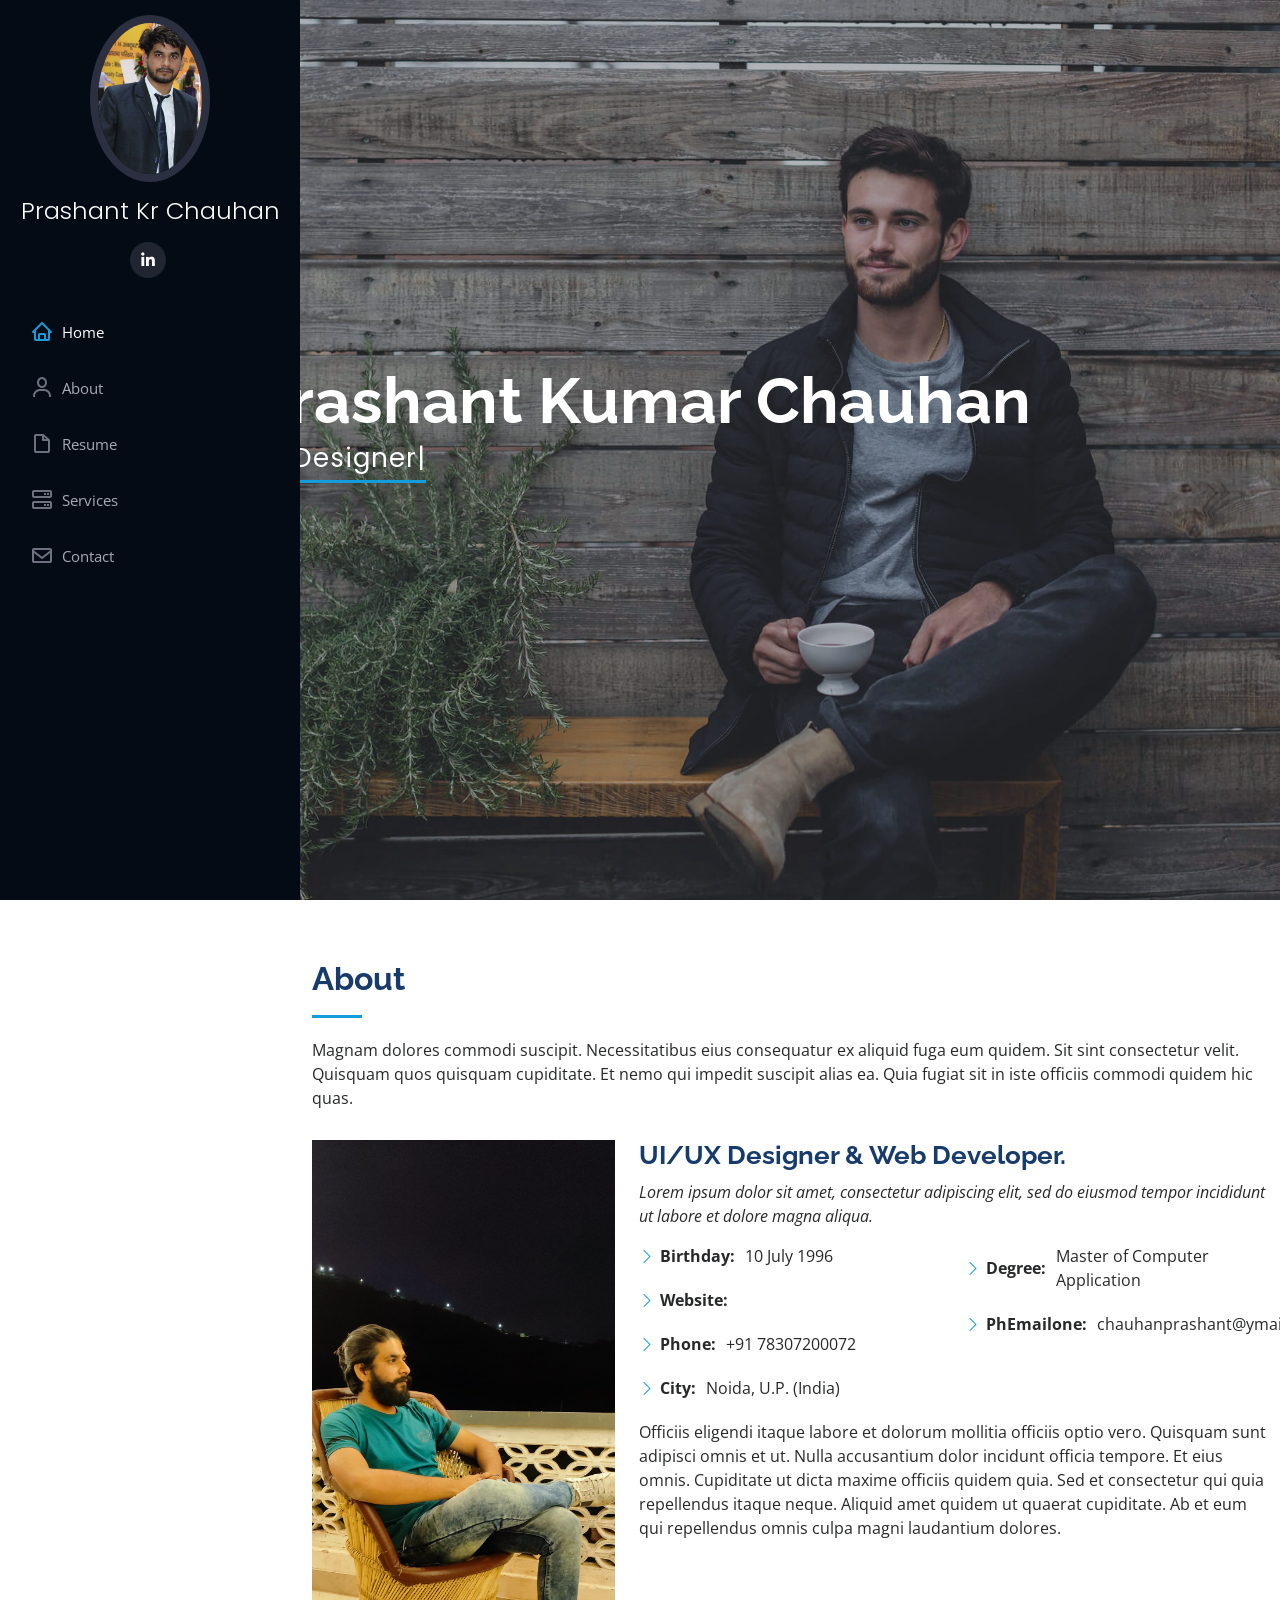
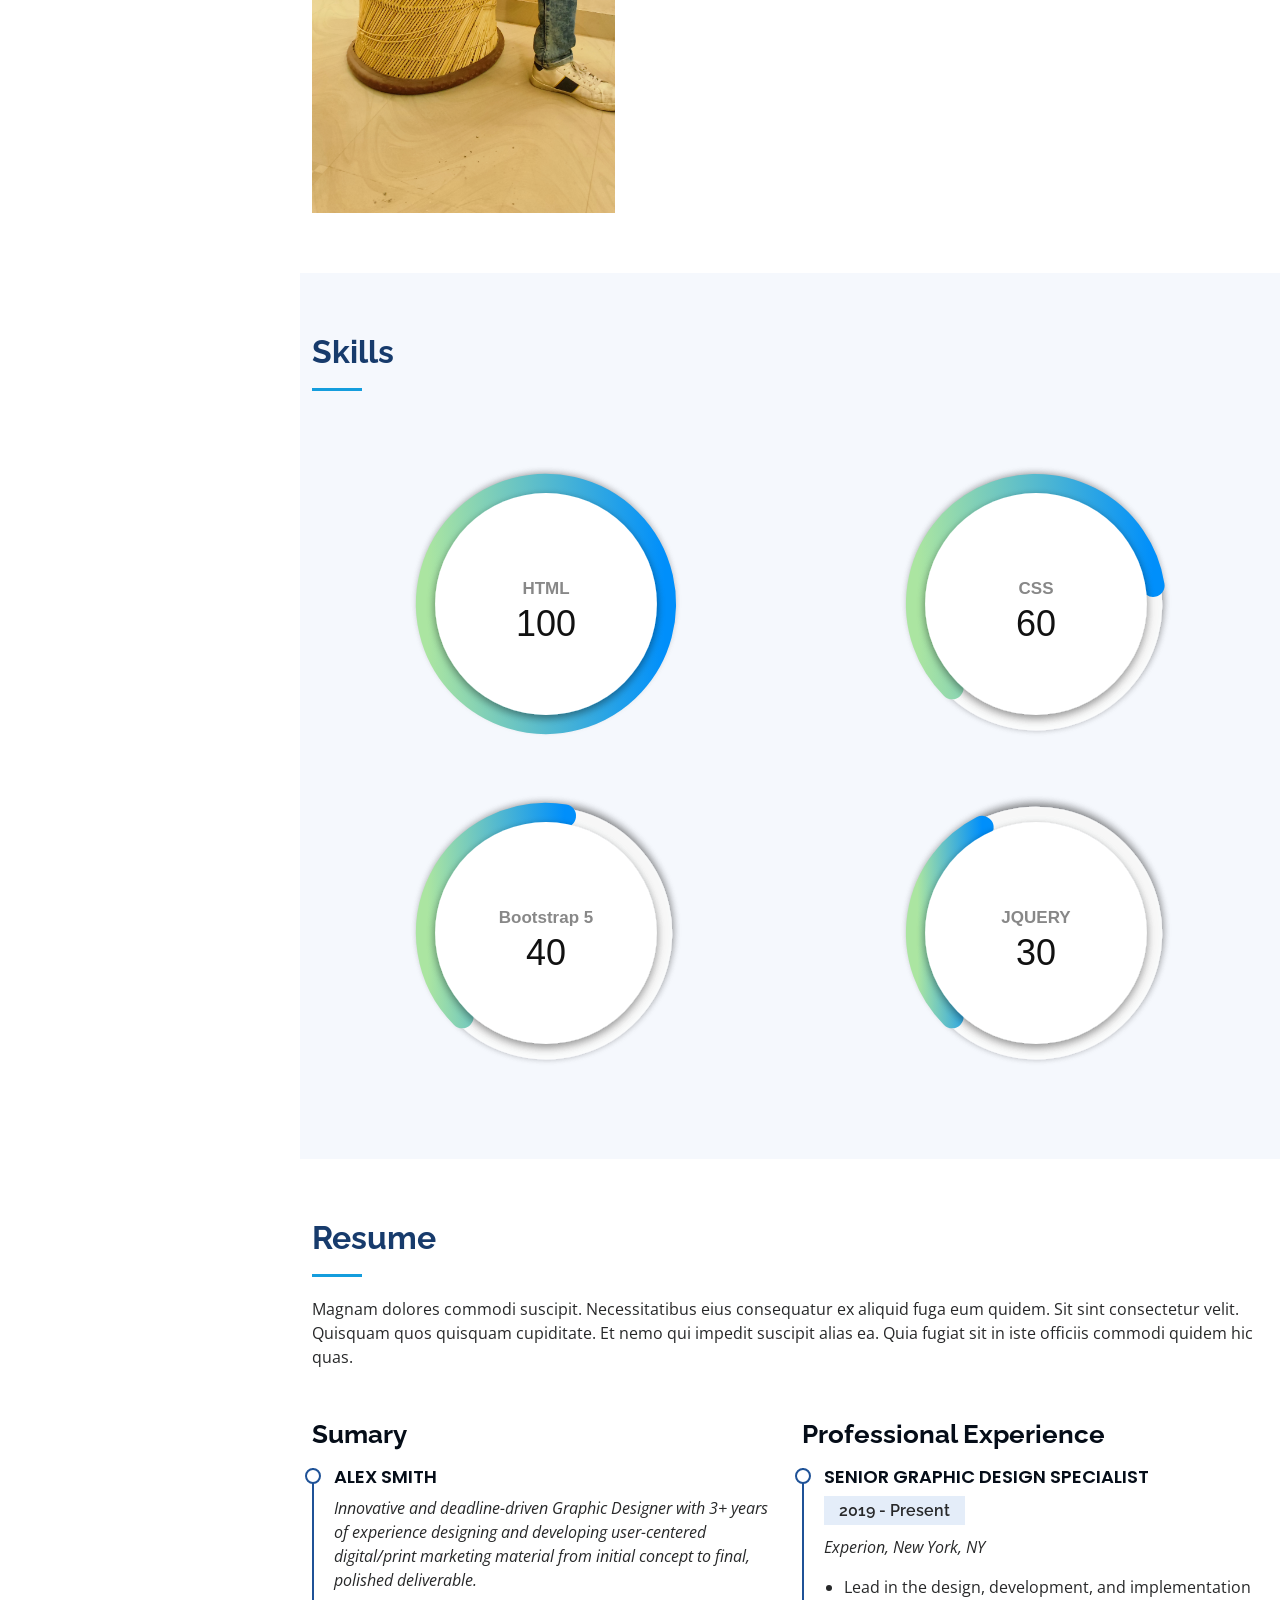
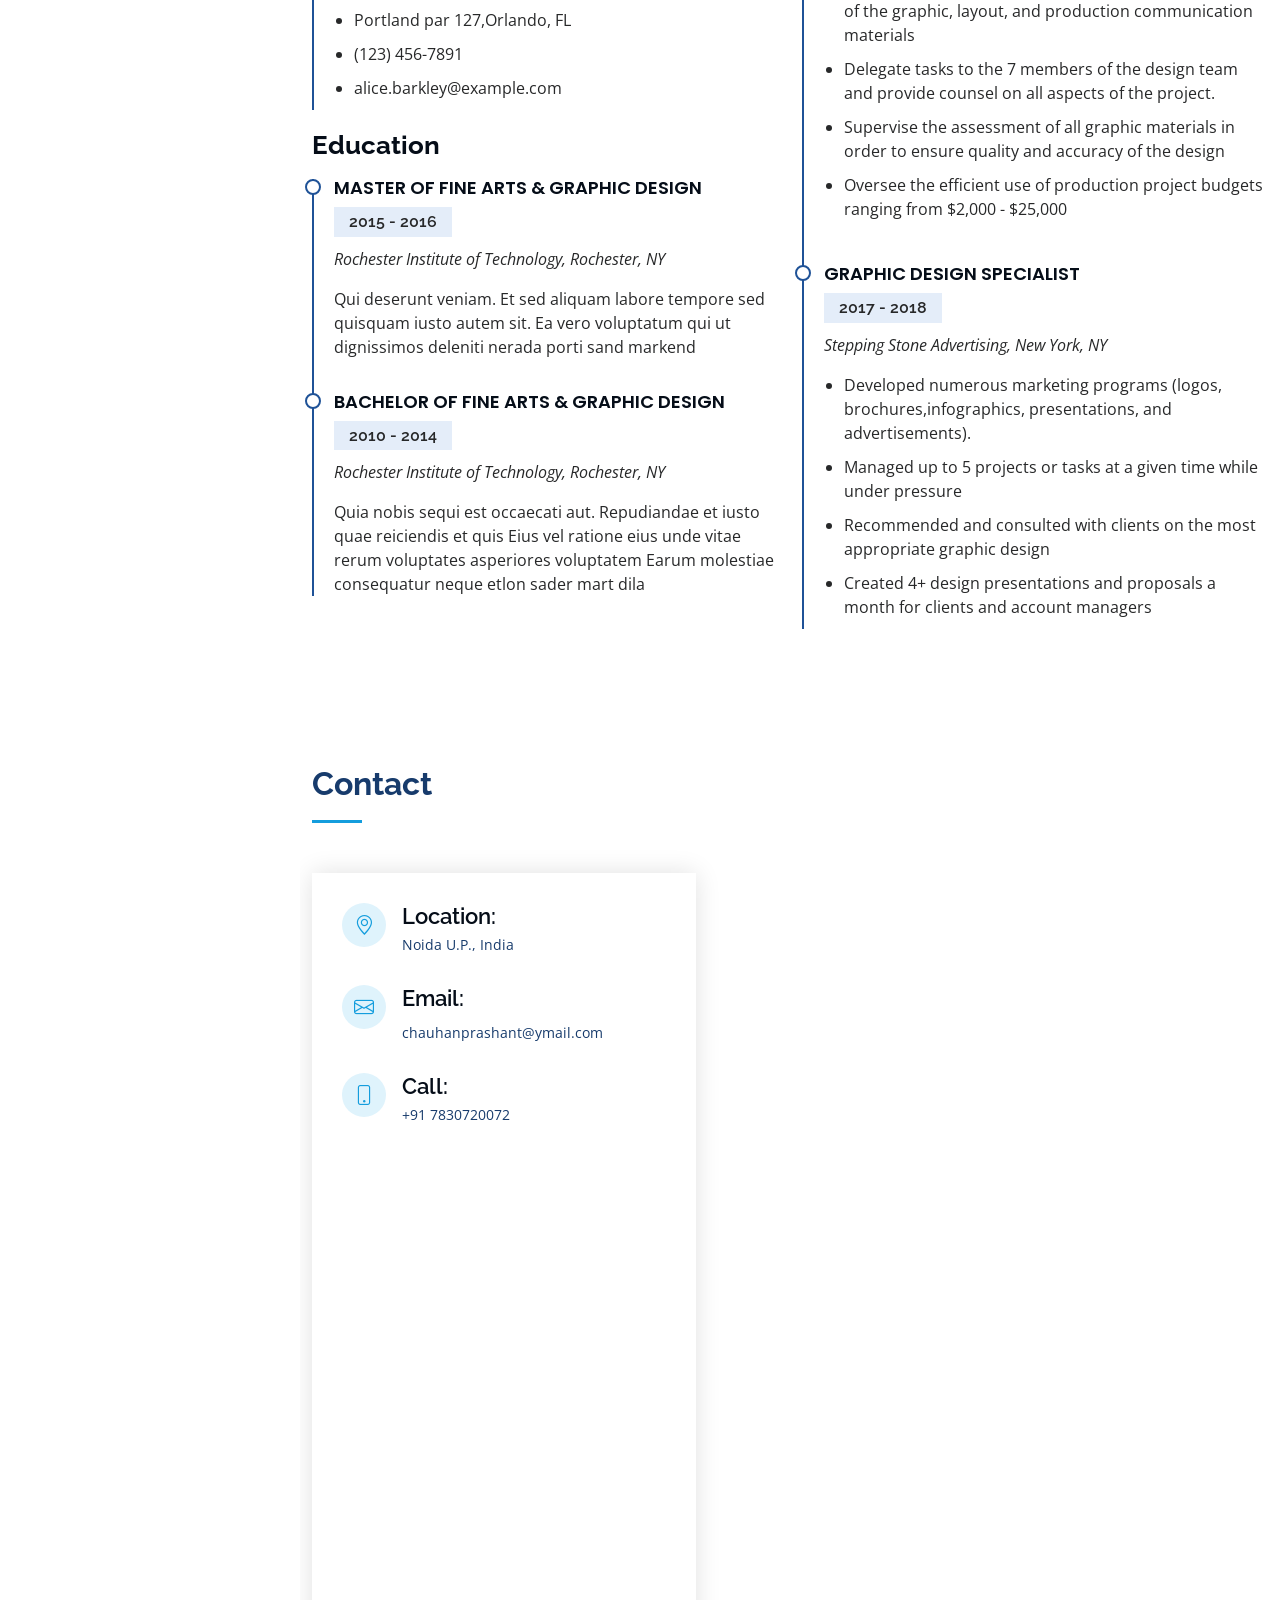
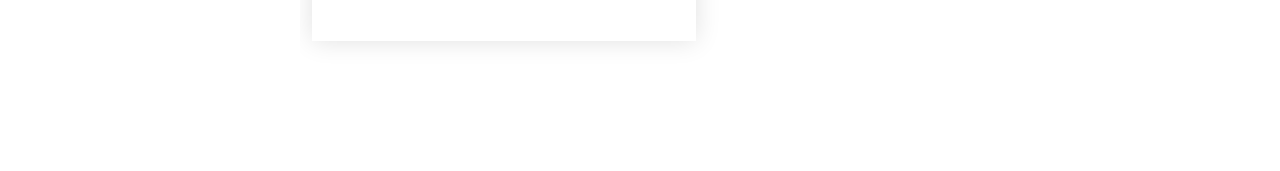
==== index.html @ 72c5591a "iframe" ====
<!DOCTYPE html>
<html lang="en">

<head>
  <meta charset="utf-8">
  <meta content="width=device-width, initial-scale=1.0" name="viewport">

  <title>Portfolio</title>
  <meta content="" name="description">
  <meta content="" name="keywords">

  <!-- Favicons -->
  <!-- <link href="assets/img/favicon.png" rel="icon">
  <link href="assets/img/apple-touch-icon.png" rel="apple-touch-icon"> -->

  <!-- Google Fonts -->
  <link href="https://fonts.googleapis.com/css?family=Open+Sans:300,300i,400,400i,600,600i,700,700i|Raleway:300,300i,400,400i,500,500i,600,600i,700,700i|Poppins:300,300i,400,400i,500,500i,600,600i,700,700i" rel="stylesheet">

  <!-- Vendor CSS Files -->
  <link href="assets/vendor/aos/aos.css" rel="stylesheet">
  <link href="assets/vendor/bootstrap/css/bootstrap.min.css" rel="stylesheet">
  <link href="assets/vendor/bootstrap-icons/bootstrap-icons.css" rel="stylesheet">
  <link href="assets/vendor/boxicons/css/boxicons.min.css" rel="stylesheet">
  <link href="assets/vendor/glightbox/css/glightbox.min.css" rel="stylesheet">
  <link href="assets/vendor/swiper/swiper-bundle.min.css" rel="stylesheet">

  <!-- Template Main CSS File -->
  <link href="assets/css/style.css" rel="stylesheet">
</head>

<body>

  <!-- ======= Mobile nav toggle button ======= -->
  <i class="bi bi-list mobile-nav-toggle d-xl-none"></i>

  <!-- ======= Header ======= -->
  <header id="header">
    <div class="d-flex flex-column">

      <div class="profile">
        <img src="assets/img/profile.jpg" alt="" class="img-fluid rounded-circle">
        <h1 class="text-light"><a href="index.html">Prashant Kr Chauhan</a></h1>
        <div class="social-links mt-3 text-center">
          <a href="#" class="linkedin"><i class="bx bxl-linkedin"></i></a>
        </div>
      </div>

      <nav id="navbar" class="nav-menu navbar">
        <ul>
          <li><a href="#hero" class="nav-link scrollto active"><i class="bx bx-home"></i> <span>Home</span></a></li>
          <li><a href="#about" class="nav-link scrollto"><i class="bx bx-user"></i> <span>About</span></a></li>
          <li><a href="#resume" class="nav-link scrollto"><i class="bx bx-file-blank"></i> <span>Resume</span></a></li>
          <li><a href="#services" class="nav-link scrollto"><i class="bx bx-server"></i> <span>Services</span></a></li>
          <li><a href="#contact" class="nav-link scrollto"><i class="bx bx-envelope"></i> <span>Contact</span></a></li>
        </ul>
      </nav><!-- .nav-menu -->
    </div>
  </header><!-- End Header -->

  <!-- ======= Hero Section ======= -->
  <section id="hero" class="d-flex flex-column justify-content-center align-items-center">
    <div class="hero-container" data-aos="fade-in">
      <h1>Prashant Kumar Chauhan</h1>
      <p>I'm <span class="typed" data-typed-items="Designer, Developer, Photographer"></span></p>
    </div>
  </section><!-- End Hero -->

  <main id="main">

    <!-- ======= About Section ======= -->
    <section id="about" class="about">
      <div class="container">

        <div class="section-title">
          <h2>About</h2>
          <p>Magnam dolores commodi suscipit. Necessitatibus eius consequatur ex aliquid fuga eum quidem. Sit sint consectetur velit. Quisquam quos quisquam cupiditate. Et nemo qui impedit suscipit alias ea. Quia fugiat sit in iste officiis commodi quidem hic quas.</p>
        </div>

        <div class="row">
          <div class="col-lg-4" data-aos="fade-right">
            <img src="assets/img/profile-img.jpg" class="img-fluid" alt="">
          </div>
          <div class="col-lg-8 pt-4 pt-lg-0 content" data-aos="fade-left">
            <h3>UI/UX Designer &amp; Web Developer.</h3>
            <p class="fst-italic">
              Lorem ipsum dolor sit amet, consectetur adipiscing elit, sed do eiusmod tempor incididunt ut labore et dolore
              magna aliqua.
            </p>
            <div class="row">
              <div class="col-lg-6">
                <ul>
                  <li><i class="bi bi-chevron-right"></i> <strong>Birthday:</strong> <span>10 July 1996</span></li>
                  <li><i class="bi bi-chevron-right"></i> <strong>Website:</strong> <span></span></li>
                  <li><i class="bi bi-chevron-right"></i> <strong>Phone:</strong> <span>+91 78307200072</span></li>
                  <li><i class="bi bi-chevron-right"></i> <strong>City:</strong> <span>Noida, U.P. (India)</span></li>
                </ul>
              </div>
              <div class="col-lg-6">
                <ul>
                  <li><i class="bi bi-chevron-right"></i> <strong>Degree:</strong> <span>Master of Computer Application</span></li>
                  <li><i class="bi bi-chevron-right"></i> <strong>PhEmailone:</strong> <span>chauhanprashant@ymail.com</span></li>
                </ul>
              </div>
            </div>
            <p>
              Officiis eligendi itaque labore et dolorum mollitia officiis optio vero. Quisquam sunt adipisci omnis et ut. Nulla accusantium dolor incidunt officia tempore. Et eius omnis.
              Cupiditate ut dicta maxime officiis quidem quia. Sed et consectetur qui quia repellendus itaque neque. Aliquid amet quidem ut quaerat cupiditate. Ab et eum qui repellendus omnis culpa magni laudantium dolores.
            </p>
          </div>
        </div>

      </div>
    </section>
    <!-- End About Section -->
    
    <!-- ======= Skills Section ======= -->
    <section id="skills" class="skills section-bg">
      <div class="container">

        <div class="section-title">
          <h2>Skills</h2>
        </div>
        <div class="row skills-content">

          <div class="col-lg-6" data-aos="fade-up">
            <div id="html"></div>
          </div>
          <div class="col-lg-6" data-aos="fade-up" data-aos-delay="100">
            <div id="css"></div>
          </div>
          <div class="col-lg-6" data-aos="fade-up" data-aos-delay="100">
            <div id="bootstrap_5"></div>
          </div>
          <div class="col-lg-6" data-aos="fade-up" data-aos-delay="100">
            <div id="jquery"></div>
          </div>
        </div>
      </div>
    </section>
    <!-- End Skills Section -->

    <!-- ======= Resume Section ======= -->
    <section id="resume" class="resume">
      <div class="container">

        <div class="section-title">
          <h2>Resume</h2>
          <p>Magnam dolores commodi suscipit. Necessitatibus eius consequatur ex aliquid fuga eum quidem. Sit sint consectetur velit. Quisquam quos quisquam cupiditate. Et nemo qui impedit suscipit alias ea. Quia fugiat sit in iste officiis commodi quidem hic quas.</p>
        </div>

        <div class="row">
          <div class="col-lg-6" data-aos="fade-up">
            <h3 class="resume-title">Sumary</h3>
            <div class="resume-item pb-0">
              <h4>Alex Smith</h4>
              <p><em>Innovative and deadline-driven Graphic Designer with 3+ years of experience designing and developing user-centered digital/print marketing material from initial concept to final, polished deliverable.</em></p>
              <ul>
                <li>Portland par 127,Orlando, FL</li>
                <li>(123) 456-7891</li>
                <li>alice.barkley@example.com</li>
              </ul>
            </div>

            <h3 class="resume-title">Education</h3>
            <div class="resume-item">
              <h4>Master of Fine Arts &amp; Graphic Design</h4>
              <h5>2015 - 2016</h5>
              <p><em>Rochester Institute of Technology, Rochester, NY</em></p>
              <p>Qui deserunt veniam. Et sed aliquam labore tempore sed quisquam iusto autem sit. Ea vero voluptatum qui ut dignissimos deleniti nerada porti sand markend</p>
            </div>
            <div class="resume-item">
              <h4>Bachelor of Fine Arts &amp; Graphic Design</h4>
              <h5>2010 - 2014</h5>
              <p><em>Rochester Institute of Technology, Rochester, NY</em></p>
              <p>Quia nobis sequi est occaecati aut. Repudiandae et iusto quae reiciendis et quis Eius vel ratione eius unde vitae rerum voluptates asperiores voluptatem Earum molestiae consequatur neque etlon sader mart dila</p>
            </div>
          </div>
          <div class="col-lg-6" data-aos="fade-up" data-aos-delay="100">
            <h3 class="resume-title">Professional Experience</h3>
            <div class="resume-item">
              <h4>Senior graphic design specialist</h4>
              <h5>2019 - Present</h5>
              <p><em>Experion, New York, NY </em></p>
              <ul>
                <li>Lead in the design, development, and implementation of the graphic, layout, and production communication materials</li>
                <li>Delegate tasks to the 7 members of the design team and provide counsel on all aspects of the project. </li>
                <li>Supervise the assessment of all graphic materials in order to ensure quality and accuracy of the design</li>
                <li>Oversee the efficient use of production project budgets ranging from $2,000 - $25,000</li>
              </ul>
            </div>
            <div class="resume-item">
              <h4>Graphic design specialist</h4>
              <h5>2017 - 2018</h5>
              <p><em>Stepping Stone Advertising, New York, NY</em></p>
              <ul>
                <li>Developed numerous marketing programs (logos, brochures,infographics, presentations, and advertisements).</li>
                <li>Managed up to 5 projects or tasks at a given time while under pressure</li>
                <li>Recommended and consulted with clients on the most appropriate graphic design</li>
                <li>Created 4+ design presentations and proposals a month for clients and account managers</li>
              </ul>
            </div>
          </div>
        </div>

      </div>
    </section>
    <!-- End Resume Section -->    
    <!-- ======= Contact Section ======= -->
    <section id="contact" class="contact">
      <div class="container">

        <div class="section-title">
          <h2>Contact</h2>
          <p></p>
        </div>

        <div class="row" data-aos="fade-in">

          <div class="col-lg-5 d-flex align-items-stretch">
            <div class="info">
              <div class="address">
                <i class="bi bi-geo-alt"></i>
                <h4>Location:</h4>
                <p>Noida U.P., India</p>
              </div>

              <div class="email">
                <i class="bi bi-envelope"></i>
                <h4>Email:</h4>
                <p>chauhanprashant@ymail.com</p>
              </div>

              <div class="phone">
                <i class="bi bi-phone"></i>
                <h4>Call:</h4>
                <p>+91 7830720072</p>
              </div>
              <iframe src="https://www.google.com/maps/embed?pb=!1m18!1m12!1m3!1d224368.39371459867!2d77.26107700294574!3d28.51698340435086!2m3!1f0!2f0!3f0!3m2!1i1024!2i768!4f13.1!3m3!1m2!1s0x390ce5a43173357b%3A0x37ffce30c87cc03f!2sNoida%2C%20Uttar%20Pradesh!5e0!3m2!1sen!2sin!4v1671999700301!5m2!1sen!2sin" width="600" height="450" style="border:0;" allowfullscreen="" loading="lazy" referrerpolicy="no-referrer-when-downgrade"></iframe>            </div>
          </div>
        </div>
      </div>
    </section><!-- End Contact Section -->

  </main>
  <!-- End #main -->

  <a href="#" class="back-to-top d-flex align-items-center justify-content-center"><i class="bi bi-arrow-up-short"></i></a>

  <!-- Vendor JS Files -->
  <script src="assets/vendor/purecounter/purecounter_vanilla.js"></script>
  <script src="assets/vendor/aos/aos.js"></script>
  <script src="assets/vendor/bootstrap/js/bootstrap.bundle.min.js"></script>
  <script src="assets/vendor/glightbox/js/glightbox.min.js"></script>
  <script src="assets/vendor/isotope-layout/isotope.pkgd.min.js"></script>
  <script src="assets/vendor/swiper/swiper-bundle.min.js"></script>
  <script src="assets/vendor/typed.js/typed.min.js"></script>
  <script src="assets/vendor/waypoints/noframework.waypoints.js"></script>
  <script src="assets/vendor/php-email-form/validate.js"></script>
  <script src="assets/vendor/apexchart.js"></script>

  <!-- Template Main JS File -->
  <script src="assets/js/main.js"></script>
  <script src="assets/js/chart.js"></script>

</body>

</html>
---- assets/css/style.css ----
/*--------------------------------------------------------------
# General
--------------------------------------------------------------*/
body {
  font-family: "Open Sans", sans-serif;
  color: #272829;
}

a {
  color: #149ddd;
  text-decoration: none;
}

a:hover {
  color: #37b3ed;
  text-decoration: none;
}

h1,
h2,
h3,
h4,
h5,
h6 {
  font-family: "Raleway", sans-serif;
}

/*--------------------------------------------------------------
# Back to top button
--------------------------------------------------------------*/
.back-to-top {
  position: fixed;
  visibility: hidden;
  opacity: 0;
  right: 15px;
  bottom: 15px;
  z-index: 996;
  background: #149ddd;
  width: 40px;
  height: 40px;
  border-radius: 50px;
  transition: all 0.4s;
}

.back-to-top i {
  font-size: 28px;
  color: #fff;
  line-height: 0;
}

.back-to-top:hover {
  background: #2eafec;
  color: #fff;
}

.back-to-top.active {
  visibility: visible;
  opacity: 1;
}

/*--------------------------------------------------------------
# Header
--------------------------------------------------------------*/
#header {
  position: fixed;
  top: 0;
  left: 0;
  bottom: 0;
  width: 300px;
  transition: all ease-in-out 0.5s;
  z-index: 9997;
  transition: all 0.5s;
  padding: 0 15px;
  background: #040b14;
  overflow-y: auto;
}

#header .profile img {
  margin: 15px auto;
  display: block;
  width: 120px;
  border: 8px solid #2c2f3f;
}

#header .profile h1 {
  font-size: 24px;
  margin: 0;
  padding: 0;
  font-weight: 300;
  -moz-text-align-last: center;
  text-align-last: center;
  font-family: "Poppins", sans-serif;
}

#header .profile h1 a,
#header .profile h1 a:hover {
  color: #fff;
  text-decoration: none;
}

#header .profile .social-links a {
  font-size: 18px;
  display: inline-block;
  background: #212431;
  color: #fff;
  line-height: 1;
  padding: 8px 0;
  margin-right: 4px;
  border-radius: 50%;
  text-align: center;
  width: 36px;
  height: 36px;
  transition: 0.3s;
}

#header .profile .social-links a:hover {
  background: #149ddd;
  color: #fff;
  text-decoration: none;
}

#main {
  margin-left: 300px;
}

@media (max-width: 1199px) {
  #header {
    left: -300px;
  }

  #main {
    margin-left: 0;
  }
}

/*--------------------------------------------------------------
# Navigation Menu
--------------------------------------------------------------*/
/* Desktop Navigation */
.nav-menu {
  padding: 30px 0 0 0;
}

.nav-menu * {
  margin: 0;
  padding: 0;
  list-style: none;
}

.nav-menu>ul>li {
  position: relative;
  white-space: nowrap;
}

.nav-menu a,
.nav-menu a:focus {
  display: flex;
  align-items: center;
  color: #a8a9b4;
  padding: 12px 15px;
  margin-bottom: 8px;
  transition: 0.3s;
  font-size: 15px;
}

.nav-menu a i,
.nav-menu a:focus i {
  font-size: 24px;
  padding-right: 8px;
  color: #6f7180;
}

.nav-menu a:hover,
.nav-menu .active,
.nav-menu .active:focus,
.nav-menu li:hover>a {
  text-decoration: none;
  color: #fff;
}

.nav-menu a:hover i,
.nav-menu .active i,
.nav-menu .active:focus i,
.nav-menu li:hover>a i {
  color: #149ddd;
}

/* Mobile Navigation */
.mobile-nav-toggle {
  position: fixed;
  right: 15px;
  top: 15px;
  z-index: 9998;
  border: 0;
  font-size: 24px;
  transition: all 0.4s;
  outline: none !important;
  background-color: #149ddd;
  color: #fff;
  width: 40px;
  height: 40px;
  display: inline-flex;
  align-items: center;
  justify-content: center;
  line-height: 0;
  border-radius: 50px;
  cursor: pointer;
}

.mobile-nav-active {
  overflow: hidden;
}

.mobile-nav-active #header {
  left: 0;
}

/*--------------------------------------------------------------
# Hero Section
--------------------------------------------------------------*/
#hero {
  width: 100%;
  height: 100vh;
  background: url("../img/hero-bg.jpg") top center;
  background-size: cover;
}

#hero:before {
  content: "";
  background: rgba(5, 13, 24, 0.3);
  position: absolute;
  bottom: 0;
  top: 0;
  left: 0;
  right: 0;
  z-index: 1;
}

#hero .hero-container {
  position: relative;
  z-index: 2;
  min-width: 300px;
}

#hero h1 {
  margin: 0 0 10px 0;
  font-size: 64px;
  font-weight: 700;
  line-height: 56px;
  color: #fff;
}

#hero p {
  color: #fff;
  margin-bottom: 50px;
  font-size: 26px;
  font-family: "Poppins", sans-serif;
}

#hero p span {
  color: #fff;
  padding-bottom: 4px;
  letter-spacing: 1px;
  border-bottom: 3px solid #149ddd;
}

@media (min-width: 1024px) {
  #hero {
    background-attachment: fixed;
  }
}

@media (max-width: 768px) {
  #hero h1 {
    font-size: 28px;
    line-height: 36px;
  }

  #hero h2 {
    font-size: 18px;
    line-height: 24px;
    margin-bottom: 30px;
  }
}

/*--------------------------------------------------------------
# Sections General
--------------------------------------------------------------*/
section {
  padding: 60px 0;
  overflow: hidden;
}

.section-bg {
  background: #f5f8fd;
}

.section-title {
  padding-bottom: 30px;
}

.section-title h2 {
  font-size: 32px;
  font-weight: bold;
  margin-bottom: 20px;
  padding-bottom: 20px;
  position: relative;
  color: #173b6c;
}

.section-title h2::after {
  content: "";
  position: absolute;
  display: block;
  width: 50px;
  height: 3px;
  background: #149ddd;
  bottom: 0;
  left: 0;
}

.section-title p {
  margin-bottom: 0;
}

/*--------------------------------------------------------------
# About
--------------------------------------------------------------*/
.about .content h3 {
  font-weight: 700;
  font-size: 26px;
  color: #173b6c;
}

.about .content ul {
  list-style: none;
  padding: 0;
}

.about .content ul li {
  margin-bottom: 20px;
  display: flex;
  align-items: center;
}

.about .content ul strong {
  margin-right: 10px;
}

.about .content ul i {
  font-size: 16px;
  margin-right: 5px;
  color: #149ddd;
  line-height: 0;
}

.about .content p:last-child {
  margin-bottom: 0;
}

/*--------------------------------------------------------------
# Facts
--------------------------------------------------------------*/
.facts {
  padding-bottom: 30px;
}

.facts .count-box {
  padding: 30px;
  width: 100%;
}

.facts .count-box i {
  display: block;
  font-size: 44px;
  color: #149ddd;
  float: left;
  line-height: 0;
}

.facts .count-box span {
  font-size: 48px;
  line-height: 40px;
  display: block;
  font-weight: 700;
  color: #050d18;
  margin-left: 60px;
}

.facts .count-box p {
  padding: 15px 0 0 0;
  margin: 0 0 0 60px;
  font-family: "Raleway", sans-serif;
  font-size: 14px;
  color: #122f57;
}

.facts .count-box a {
  font-weight: 600;
  display: block;
  margin-top: 20px;
  color: #122f57;
  font-size: 15px;
  font-family: "Poppins", sans-serif;
  transition: ease-in-out 0.3s;
}

.facts .count-box a:hover {
  color: #1f5297;
}

/*--------------------------------------------------------------
# Akills
--------------------------------------------------------------*/
.skills .progress {
  height: 60px;
  display: block;
  background: none;
  border-radius: 0;
}

.skills .progress .skill {
  padding: 0;
  margin: 0 0 6px 0;
  text-transform: uppercase;
  display: block;
  font-weight: 600;
  font-family: "Poppins", sans-serif;
  color: #050d18;
}

.skills .progress .skill .val {
  float: right;
  font-style: normal;
}

.skills .progress-bar-wrap {
  background: #dce8f8;
  height: 10px;
}

.skills .progress-bar {
  width: 1px;
  height: 10px;
  transition: 0.9s;
  background-color: #149ddd;
}

/*--------------------------------------------------------------
# Resume
--------------------------------------------------------------*/
.resume .resume-title {
  font-size: 26px;
  font-weight: 700;
  margin-top: 20px;
  margin-bottom: 20px;
  color: #050d18;
}

.resume .resume-item {
  padding: 0 0 20px 20px;
  margin-top: -2px;
  border-left: 2px solid #1f5297;
  position: relative;
}

.resume .resume-item h4 {
  line-height: 18px;
  font-size: 18px;
  font-weight: 600;
  text-transform: uppercase;
  font-family: "Poppins", sans-serif;
  color: #050d18;
  margin-bottom: 10px;
}

.resume .resume-item h5 {
  font-size: 16px;
  background: #e4edf9;
  padding: 5px 15px;
  display: inline-block;
  font-weight: 600;
  margin-bottom: 10px;
}

.resume .resume-item ul {
  padding-left: 20px;
}

.resume .resume-item ul li {
  padding-bottom: 10px;
}

.resume .resume-item:last-child {
  padding-bottom: 0;
}

.resume .resume-item::before {
  content: "";
  position: absolute;
  width: 16px;
  height: 16px;
  border-radius: 50px;
  left: -9px;
  top: 0;
  background: #fff;
  border: 2px solid #1f5297;
}

/*--------------------------------------------------------------
# Portfolio
--------------------------------------------------------------*/
.portfolio .portfolio-item {
  margin-bottom: 30px;
}

.portfolio #portfolio-flters {
  padding: 0;
  margin: 0 auto 35px auto;
  list-style: none;
  text-align: center;
  background: #fff;
  border-radius: 50px;
  padding: 2px 15px;
}

.portfolio #portfolio-flters li {
  cursor: pointer;
  display: inline-block;
  padding: 10px 15px 8px 15px;
  font-size: 14px;
  font-weight: 600;
  line-height: 1;
  text-transform: uppercase;
  color: #272829;
  margin-bottom: 5px;
  transition: all 0.3s ease-in-out;
}

.portfolio #portfolio-flters li:hover,
.portfolio #portfolio-flters li.filter-active {
  color: #149ddd;
}

.portfolio #portfolio-flters li:last-child {
  margin-right: 0;
}

.portfolio .portfolio-wrap {
  transition: 0.3s;
  position: relative;
  overflow: hidden;
  z-index: 1;
}

.portfolio .portfolio-wrap::before {
  content: "";
  background: rgba(255, 255, 255, 0.5);
  position: absolute;
  left: 0;
  right: 0;
  top: 0;
  bottom: 0;
  transition: all ease-in-out 0.3s;
  z-index: 2;
  opacity: 0;
}

.portfolio .portfolio-wrap .portfolio-links {
  opacity: 1;
  left: 0;
  right: 0;
  bottom: -60px;
  z-index: 3;
  position: absolute;
  transition: all ease-in-out 0.3s;
  display: flex;
  justify-content: center;
}

.portfolio .portfolio-wrap .portfolio-links a {
  color: #fff;
  font-size: 28px;
  text-align: center;
  background: rgba(20, 157, 221, 0.75);
  transition: 0.3s;
  width: 50%;
}

.portfolio .portfolio-wrap .portfolio-links a:hover {
  background: rgba(20, 157, 221, 0.95);
}

.portfolio .portfolio-wrap .portfolio-links a+a {
  border-left: 1px solid #37b3ed;
}

.portfolio .portfolio-wrap:hover::before {
  top: 0;
  left: 0;
  right: 0;
  bottom: 0;
  opacity: 1;
}

.portfolio .portfolio-wrap:hover .portfolio-links {
  opacity: 1;
  bottom: 0;
}

/*--------------------------------------------------------------
# Portfolio Details
--------------------------------------------------------------*/
.portfolio-details {
  padding-top: 40px;
}

.portfolio-details .portfolio-details-slider img {
  width: 100%;
}

.portfolio-details .portfolio-details-slider .swiper-pagination {
  margin-top: 20px;
  position: relative;
}

.portfolio-details .portfolio-details-slider .swiper-pagination .swiper-pagination-bullet {
  width: 12px;
  height: 12px;
  background-color: #fff;
  opacity: 1;
  border: 1px solid #149ddd;
}

.portfolio-details .portfolio-details-slider .swiper-pagination .swiper-pagination-bullet-active {
  background-color: #149ddd;
}

.portfolio-details .portfolio-info {
  padding: 30px;
  box-shadow: 0px 0 30px rgba(5, 13, 24, 0.08);
}

.portfolio-details .portfolio-info h3 {
  font-size: 22px;
  font-weight: 700;
  margin-bottom: 20px;
  padding-bottom: 20px;
  border-bottom: 1px solid #eee;
}

.portfolio-details .portfolio-info ul {
  list-style: none;
  padding: 0;
  font-size: 15px;
}

.portfolio-details .portfolio-info ul li+li {
  margin-top: 10px;
}

.portfolio-details .portfolio-description {
  padding-top: 30px;
}

.portfolio-details .portfolio-description h2 {
  font-size: 26px;
  font-weight: 700;
  margin-bottom: 20px;
}

.portfolio-details .portfolio-description p {
  padding: 0;
}

/*--------------------------------------------------------------
# Services
--------------------------------------------------------------*/
.services .icon-box {
  margin-bottom: 20px;
}

.services .icon {
  float: left;
  display: flex;
  align-items: center;
  justify-content: center;
  width: 54px;
  height: 54px;
  background: #149ddd;
  border-radius: 50%;
  transition: 0.5s;
  border: 1px solid #149ddd;
}

.services .icon i {
  color: #fff;
  font-size: 24px;
  line-height: 0;
}

.services .icon-box:hover .icon {
  background: #fff;
}

.services .icon-box:hover .icon i {
  color: #149ddd;
}

.services .title {
  margin-left: 80px;
  font-weight: 700;
  margin-bottom: 15px;
  font-size: 18px;
}

.services .title a {
  color: #343a40;
}

.services .title a:hover {
  color: #149ddd;
}

.services .description {
  margin-left: 80px;
  line-height: 24px;
  font-size: 14px;
}

/*--------------------------------------------------------------
# Testimonials
--------------------------------------------------------------*/
.testimonials .testimonials-carousel,
.testimonials .testimonials-slider {
  overflow: hidden;
}

.testimonials .testimonial-item {
  box-sizing: content-box;
  text-align: center;
  min-height: 320px;
}

.testimonials .testimonial-item .testimonial-img {
  width: 90px;
  border-radius: 50%;
  margin: 0 auto;
}

.testimonials .testimonial-item h3 {
  font-size: 18px;
  font-weight: bold;
  margin: 10px 0 5px 0;
  color: #111;
}

.testimonials .testimonial-item h4 {
  font-size: 14px;
  color: #999;
  margin: 0;
}

.testimonials .testimonial-item .quote-icon-left,
.testimonials .testimonial-item .quote-icon-right {
  color: #c3e8fa;
  font-size: 26px;
}

.testimonials .testimonial-item .quote-icon-left {
  display: inline-block;
  left: -5px;
  position: relative;
}

.testimonials .testimonial-item .quote-icon-right {
  display: inline-block;
  right: -5px;
  position: relative;
  top: 10px;
}

.testimonials .testimonial-item p {
  font-style: italic;
  margin: 0 15px 15px 15px;
  padding: 20px;
  background: #fff;
  position: relative;
  margin-bottom: 35px;
  border-radius: 6px;
  box-shadow: 0px 2px 15px rgba(0, 0, 0, 0.1);
}

.testimonials .testimonial-item p::after {
  content: "";
  width: 0;
  height: 0;
  border-top: 20px solid #fff;
  border-right: 20px solid transparent;
  border-left: 20px solid transparent;
  position: absolute;
  bottom: -20px;
  left: calc(50% - 20px);
}

.testimonials .swiper-pagination {
  margin-top: 20px;
  position: relative;
}

.testimonials .swiper-pagination .swiper-pagination-bullet {
  width: 12px;
  height: 12px;
  background-color: #fff;
  opacity: 1;
  border: 1px solid #149ddd;
}

.testimonials .swiper-pagination .swiper-pagination-bullet-active {
  background-color: #149ddd;
}

/*--------------------------------------------------------------
# Contact
--------------------------------------------------------------*/
.contact {
  padding-bottom: 130px;
}

.contact .info {
  padding: 30px;
  background: #fff;
  width: 100%;
  box-shadow: 0 0 24px 0 rgba(0, 0, 0, 0.12);
}

.contact .info i {
  font-size: 20px;
  color: #149ddd;
  float: left;
  width: 44px;
  height: 44px;
  background: #dff3fc;
  display: flex;
  justify-content: center;
  align-items: center;
  border-radius: 50px;
  transition: all 0.3s ease-in-out;
}

.contact .info h4 {
  padding: 0 0 0 60px;
  font-size: 22px;
  font-weight: 600;
  margin-bottom: 5px;
  color: #050d18;
}

.contact .info p {
  padding: 0 0 10px 60px;
  margin-bottom: 20px;
  font-size: 14px;
  color: #173b6c;
}

.contact .info .email p {
  padding-top: 5px;
}

.contact .info .social-links {
  padding-left: 60px;
}

.contact .info .social-links a {
  font-size: 18px;
  display: inline-block;
  background: #333;
  color: #fff;
  line-height: 1;
  padding: 8px 0;
  border-radius: 50%;
  text-align: center;
  width: 36px;
  height: 36px;
  transition: 0.3s;
  margin-right: 10px;
}

.contact .info .social-links a:hover {
  background: #149ddd;
  color: #fff;
}

.contact .info .email:hover i,
.contact .info .address:hover i,
.contact .info .phone:hover i {
  background: #149ddd;
  color: #fff;
}

.contact .php-email-form {
  width: 100%;
  padding: 30px;
  background: #fff;
  box-shadow: 0 0 24px 0 rgba(0, 0, 0, 0.12);
}

.contact .php-email-form .form-group {
  padding-bottom: 8px;
}

.contact .php-email-form .validate {
  display: none;
  color: red;
  margin: 0 0 15px 0;
  font-weight: 400;
  font-size: 13px;
}

.contact .php-email-form .error-message {
  display: none;
  color: #fff;
  background: #ed3c0d;
  text-align: left;
  padding: 15px;
  font-weight: 600;
}

.contact .php-email-form .error-message br+br {
  margin-top: 25px;
}

.contact .php-email-form .sent-message {
  display: none;
  color: #fff;
  background: #18d26e;
  text-align: center;
  padding: 15px;
  font-weight: 600;
}

.contact .php-email-form .loading {
  display: none;
  background: #fff;
  text-align: center;
  padding: 15px;
}

.contact .php-email-form .loading:before {
  content: "";
  display: inline-block;
  border-radius: 50%;
  width: 24px;
  height: 24px;
  margin: 0 10px -6px 0;
  border: 3px solid #18d26e;
  border-top-color: #eee;
  -webkit-animation: animate-loading 1s linear infinite;
  animation: animate-loading 1s linear infinite;
}

.contact .php-email-form .form-group {
  margin-bottom: 15px;
}

.contact .php-email-form label {
  padding-bottom: 8px;
}

.contact .php-email-form input,
.contact .php-email-form textarea {
  border-radius: 0;
  box-shadow: none;
  font-size: 14px;
}

.contact .php-email-form input {
  height: 44px;
}

.contact .php-email-form textarea {
  padding: 10px 15px;
}

.contact .php-email-form button[type=submit] {
  background: #149ddd;
  border: 0;
  padding: 10px 24px;
  color: #fff;
  transition: 0.4s;
  border-radius: 4px;
}

.contact .php-email-form button[type=submit]:hover {
  background: #37b3ed;
}

@-webkit-keyframes animate-loading {
  0% {
    transform: rotate(0deg);
  }

  100% {
    transform: rotate(360deg);
  }
}

@keyframes animate-loading {
  0% {
    transform: rotate(0deg);
  }

  100% {
    transform: rotate(360deg);
  }
}

/*--------------------------------------------------------------
# Breadcrumbs
--------------------------------------------------------------*/
.breadcrumbs {
  padding: 20px 0;
  background: #f9f9f9;
}

.breadcrumbs h2 {
  font-size: 26px;
  font-weight: 300;
}

.breadcrumbs ol {
  display: flex;
  flex-wrap: wrap;
  list-style: none;
  padding: 0;
  margin: 0;
  font-size: 15px;
}

.breadcrumbs ol li+li {
  padding-left: 10px;
}

.breadcrumbs ol li+li::before {
  display: inline-block;
  padding-right: 10px;
  color: #0e2442;
  content: "/";
}

@media (max-width: 768px) {
  .breadcrumbs .d-flex {
    display: block !important;
  }

  .breadcrumbs ol {
    display: block;
  }

  .breadcrumbs ol li {
    display: inline-block;
  }
}

/*--------------------------------------------------------------
# Footer
--------------------------------------------------------------*/
#footer {
  padding: 15px;
  color: #f4f6fd;
  font-size: 14px;
  position: fixed;
  left: 0;
  bottom: 0;
  width: 300px;
  z-index: 9999;
  background: #040b14;
}

#footer .copyright {
  text-align: center;
}

#footer .credits {
  padding-top: 5px;
  text-align: center;
  font-size: 13px;
  color: #eaebf0;
}

@media (max-width: 1199px) {
  #footer {
    position: static;
    width: auto;
    padding-right: 20px 15px;
  }
}
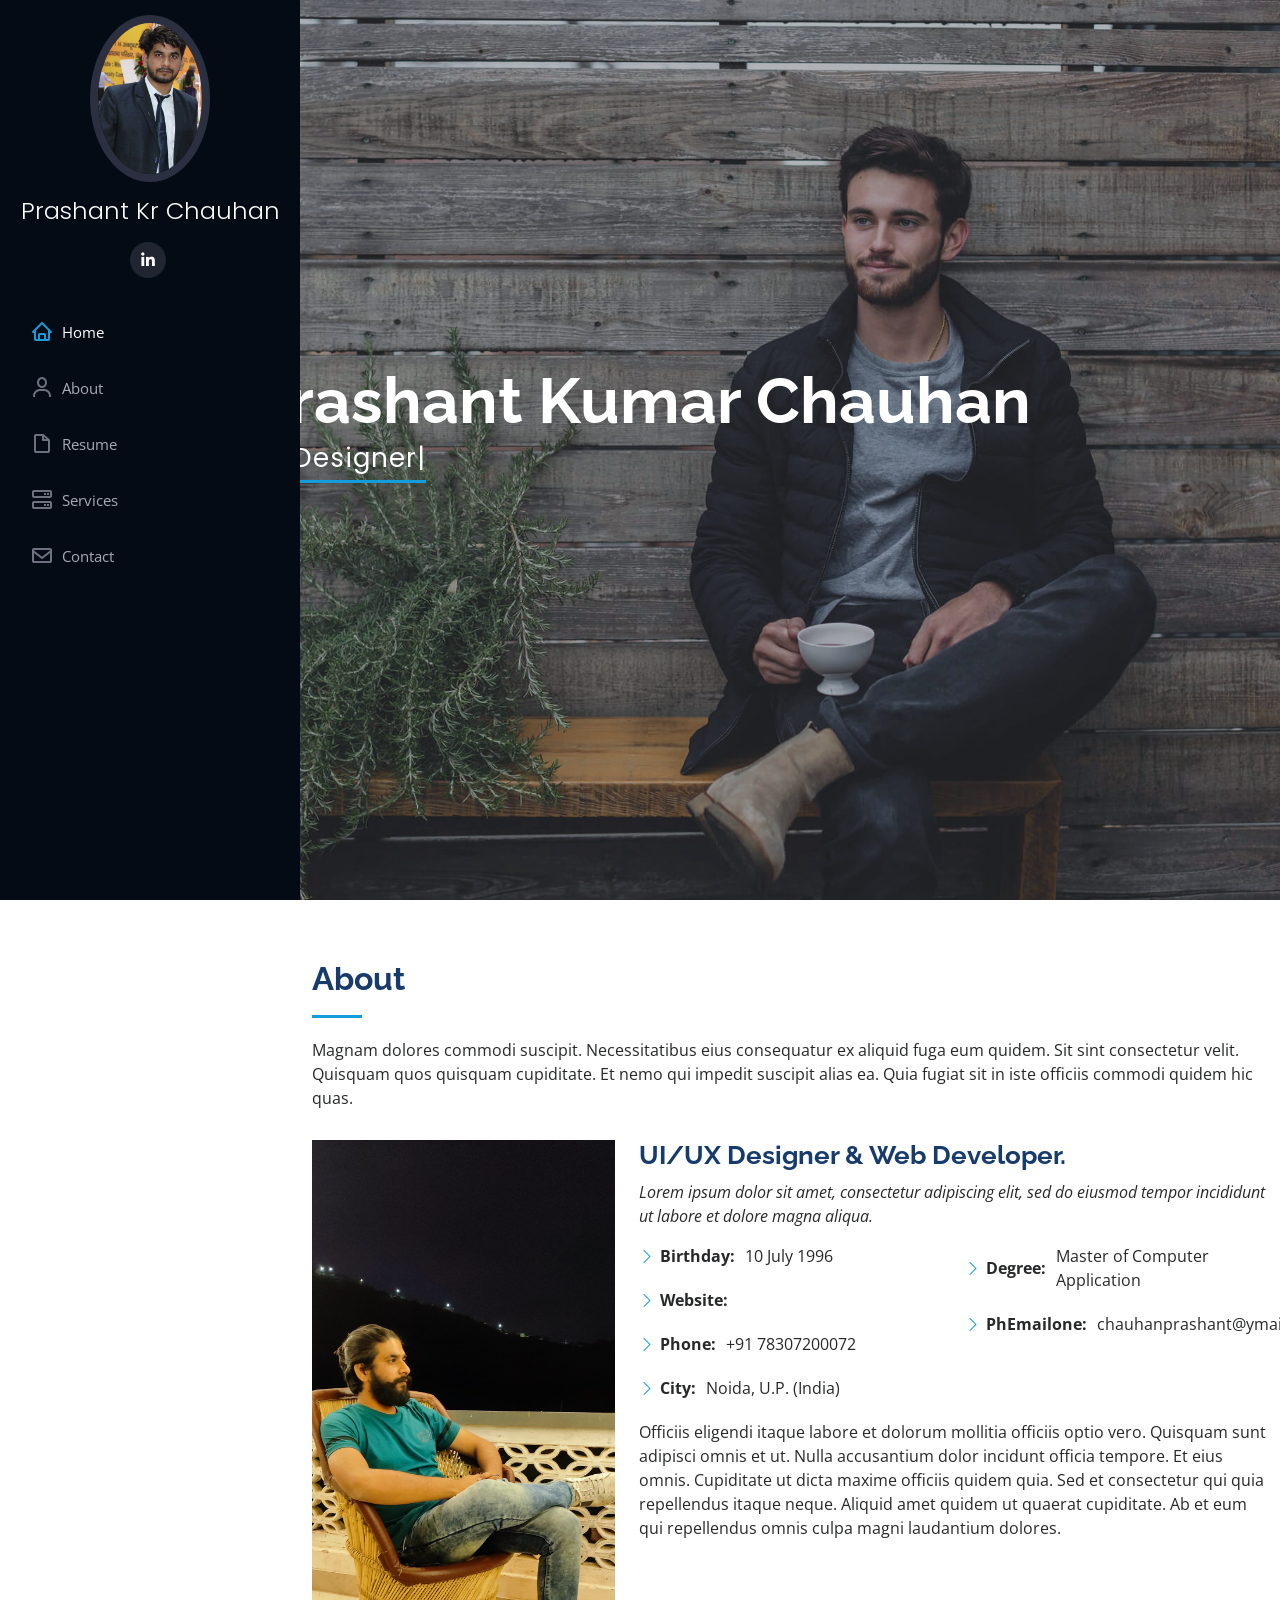
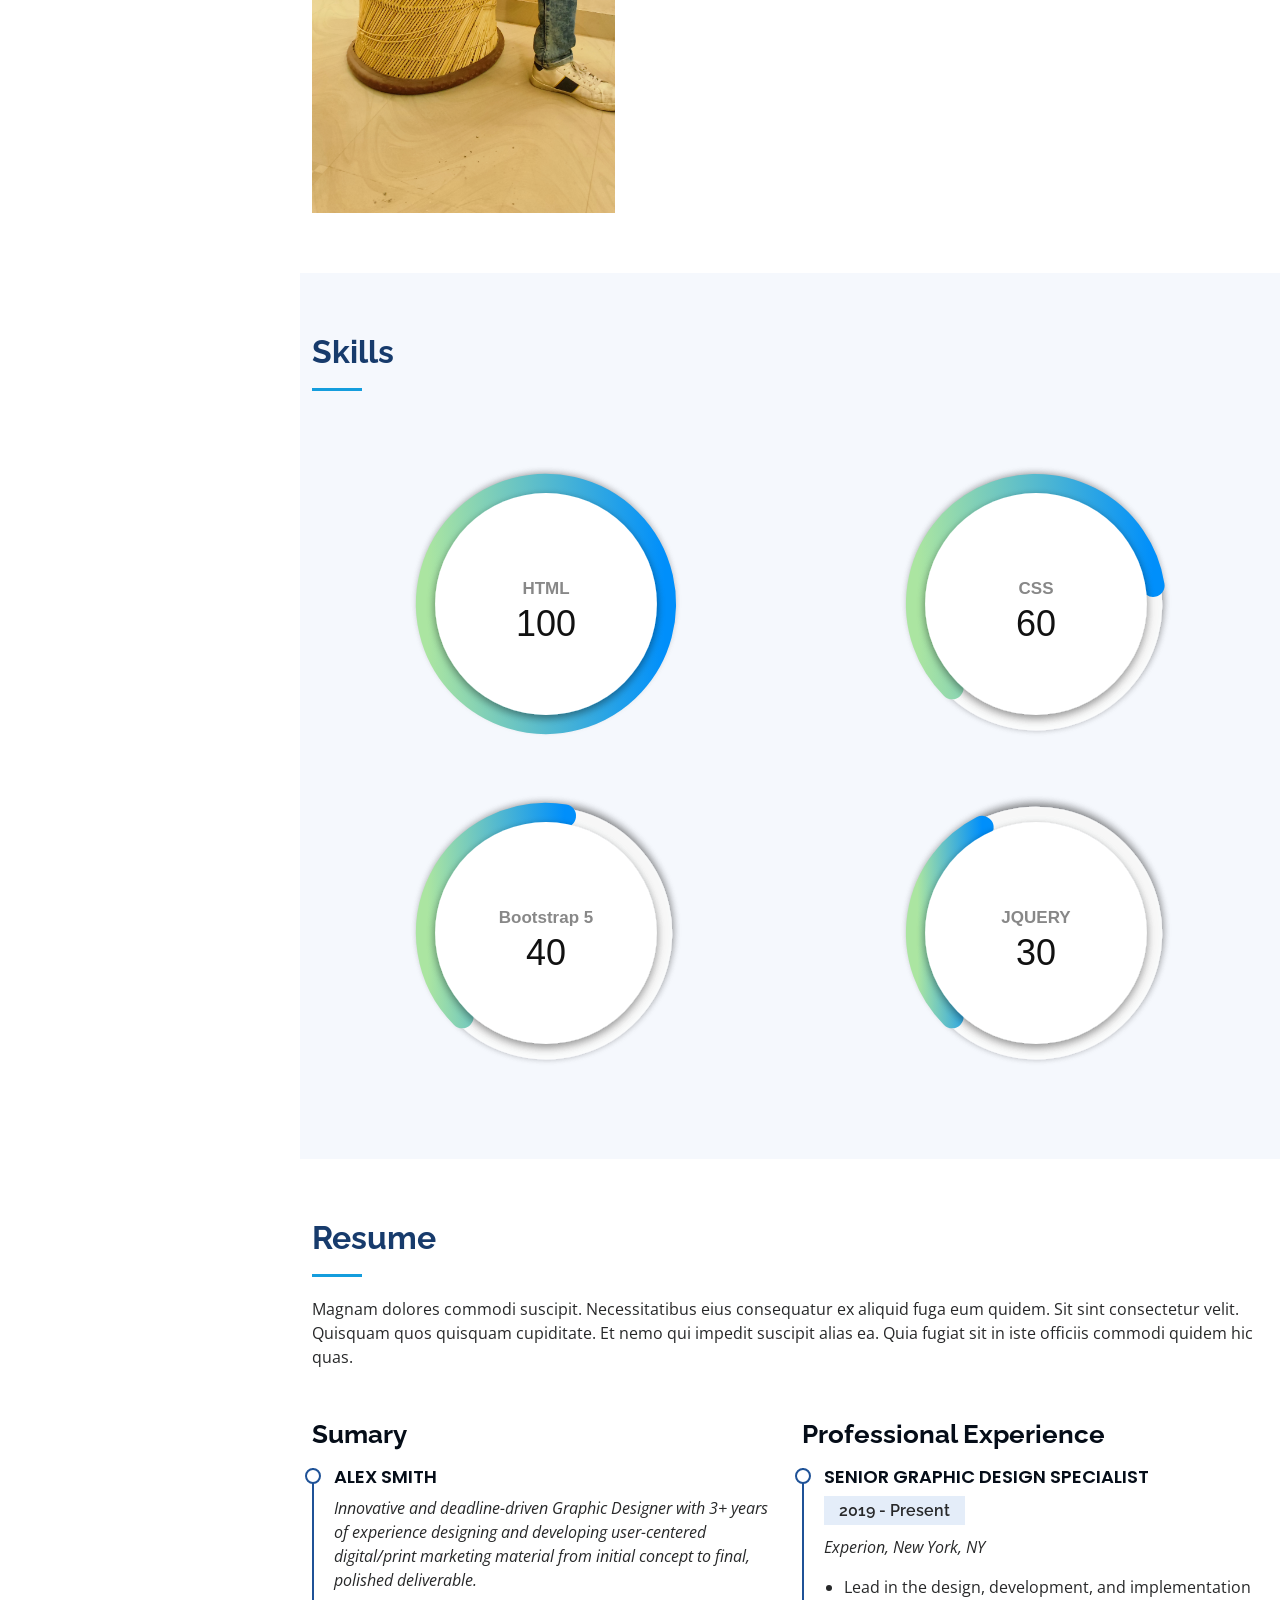
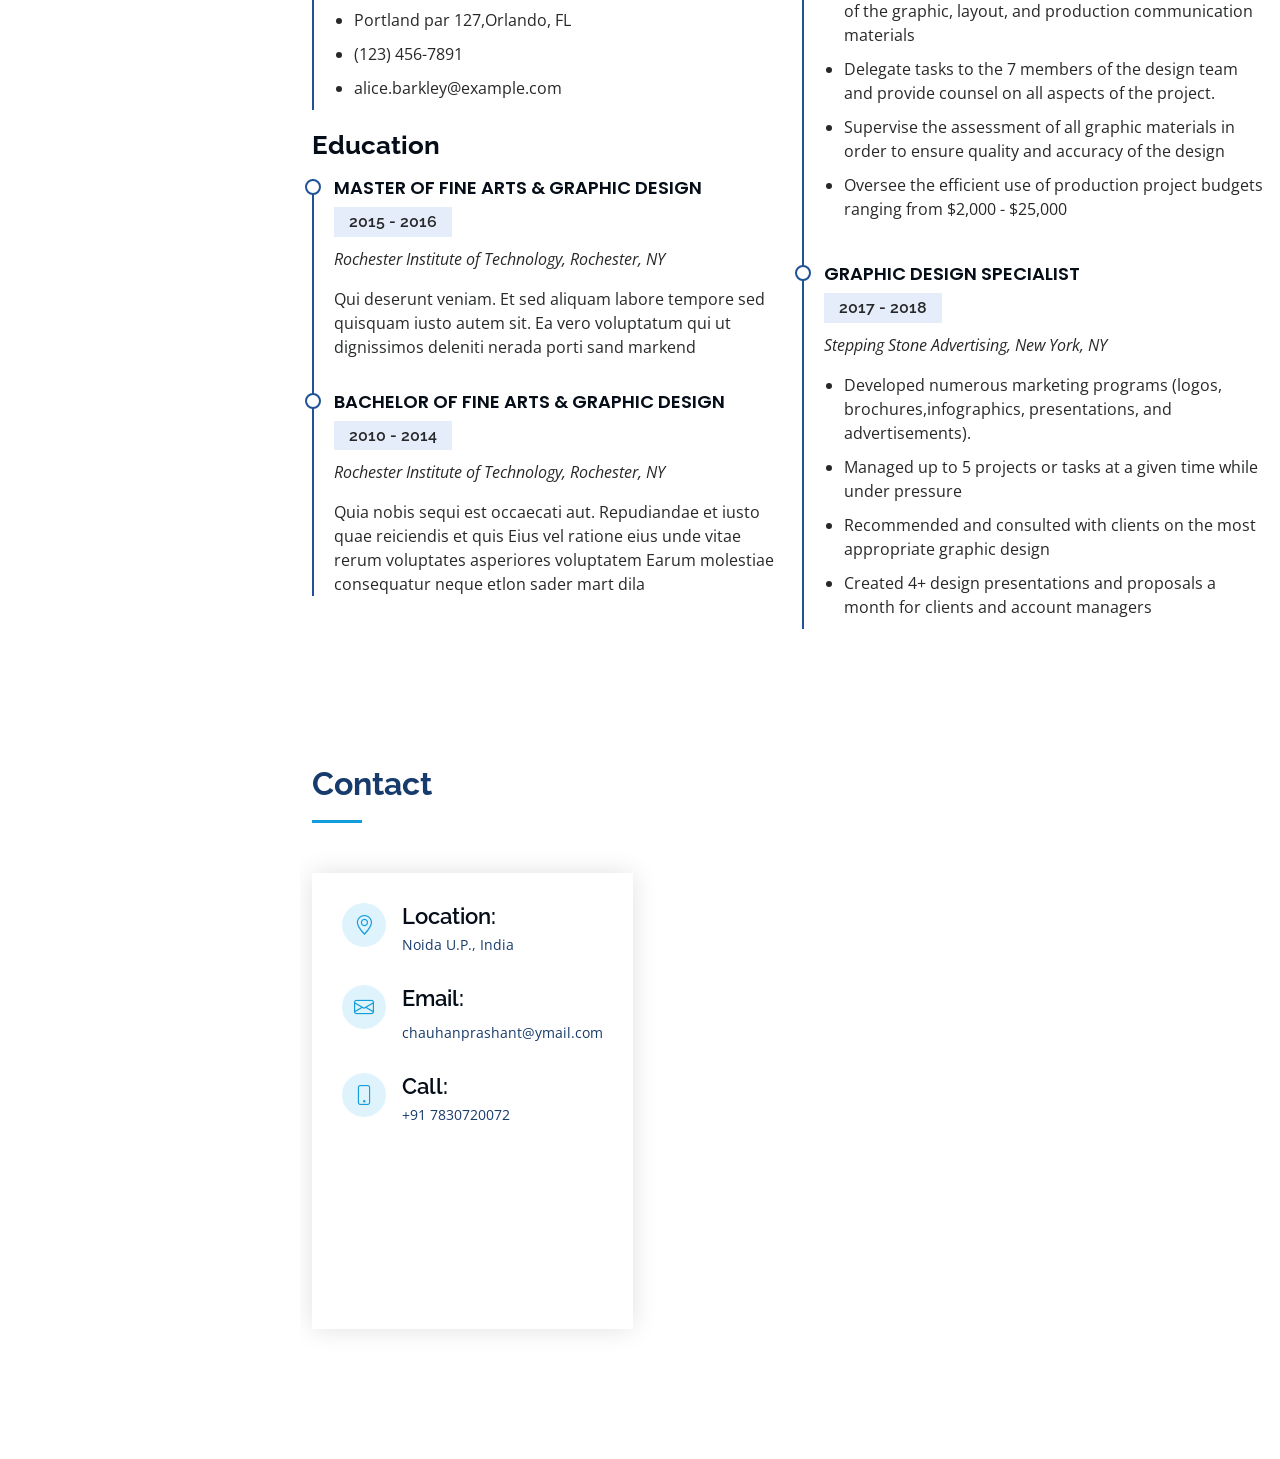
==== commit 5315114c: "iframe" ====
--- a/index.html
+++ b/index.html
@@ -216,7 +216,7 @@
 
         <div class="row" data-aos="fade-in">
 
-          <div class="col-lg-5 d-flex align-items-stretch">
+          <div class="col-md-6 d-flex align-items-stretch">
             <div class="info">
               <div class="address">
                 <i class="bi bi-geo-alt"></i>
@@ -235,8 +235,10 @@
                 <h4>Call:</h4>
                 <p>+91 7830720072</p>
               </div>
-              <iframe src="https://www.google.com/maps/embed?pb=!1m18!1m12!1m3!1d224368.39371459867!2d77.26107700294574!3d28.51698340435086!2m3!1f0!2f0!3f0!3m2!1i1024!2i768!4f13.1!3m3!1m2!1s0x390ce5a43173357b%3A0x37ffce30c87cc03f!2sNoida%2C%20Uttar%20Pradesh!5e0!3m2!1sen!2sin!4v1671999700301!5m2!1sen!2sin" width="600" height="450" style="border:0;" allowfullscreen="" loading="lazy" referrerpolicy="no-referrer-when-downgrade"></iframe>            </div>
-          </div>
+              </div>
+              <div class="col-md-6">
+                <iframe src="https://www.google.com/maps/embed?pb=!1m18!1m12!1m3!1d224368.39371459867!2d77.26107700294574!3d28.51698340435086!2m3!1f0!2f0!3f0!3m2!1i1024!2i768!4f13.1!3m3!1m2!1s0x390ce5a43173357b%3A0x37ffce30c87cc03f!2sNoida%2C%20Uttar%20Pradesh!5e0!3m2!1sen!2sin!4v1671999700301!5m2!1sen!2sin" width="600" height="450" style="border:0;" allowfullscreen="" loading="lazy" referrerpolicy="no-referrer-when-downgrade"></iframe>            </div>
+              </div>
         </div>
       </div>
     </section><!-- End Contact Section -->
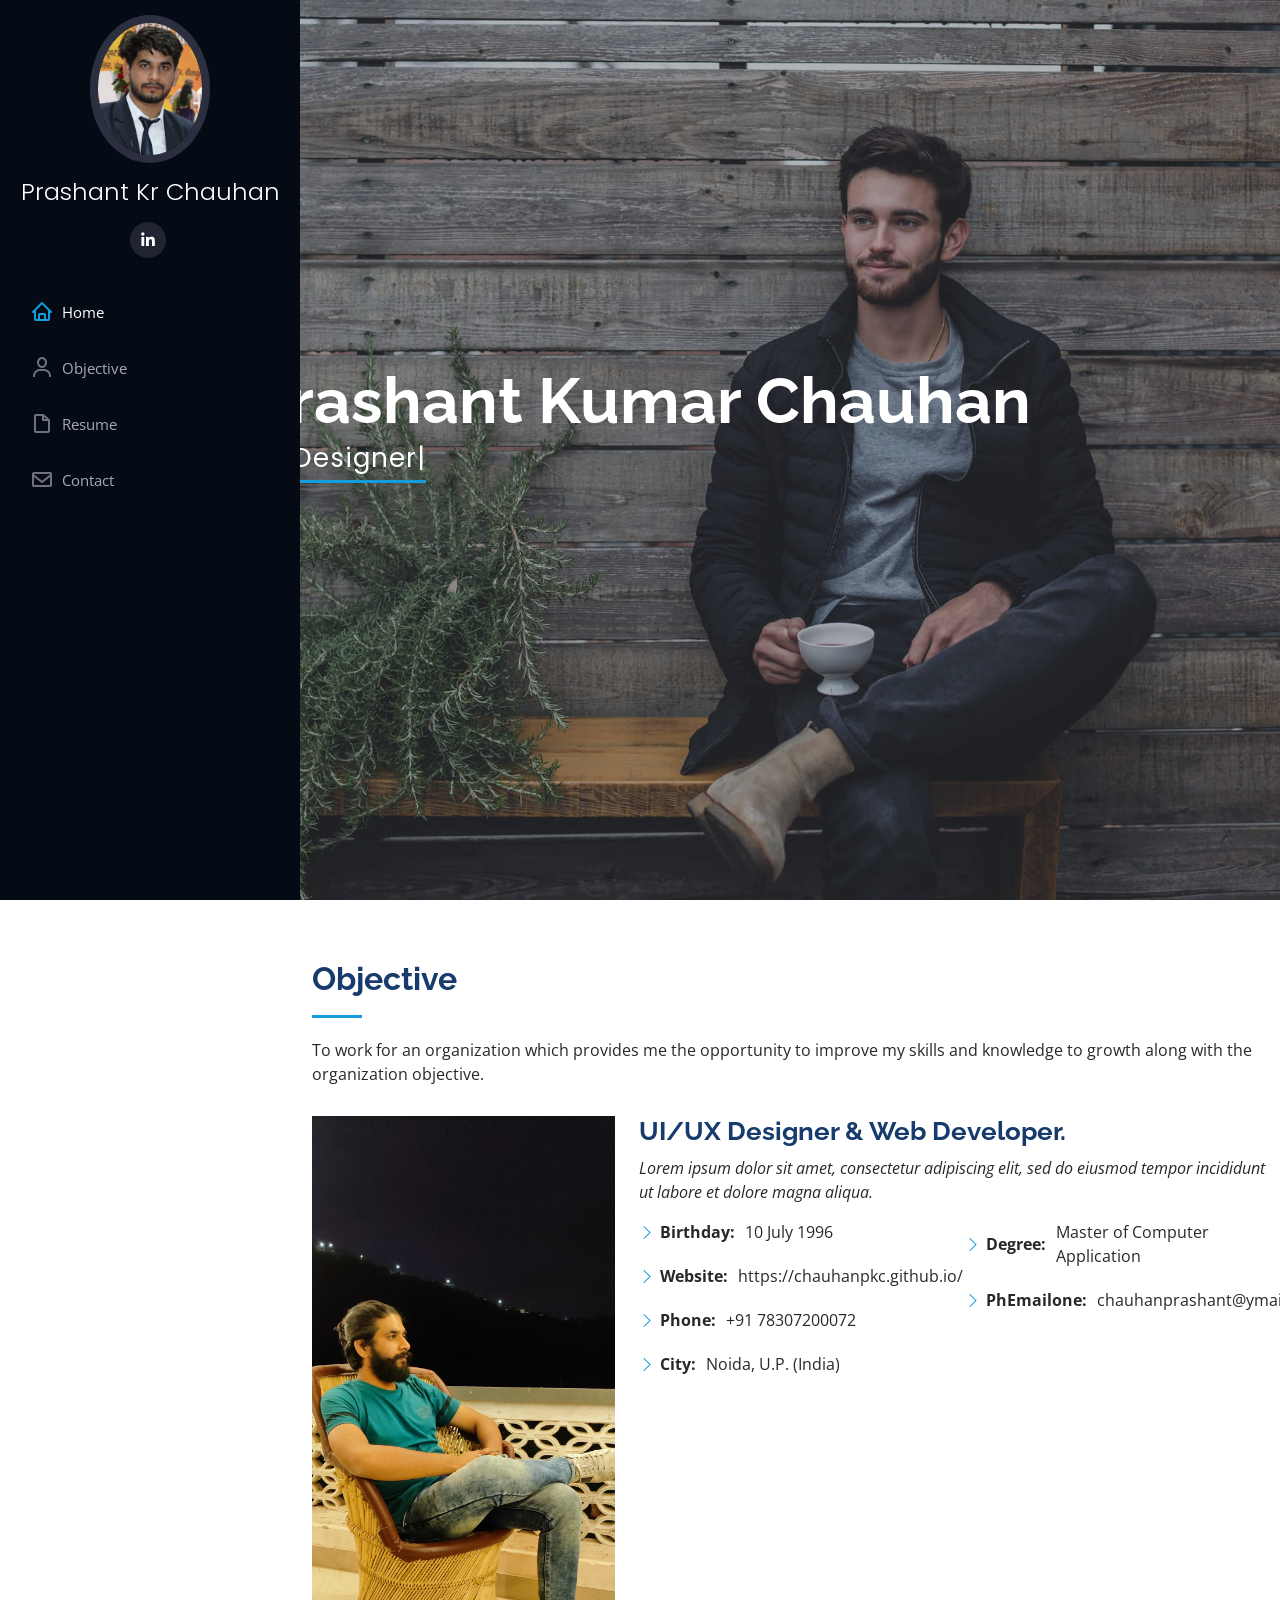
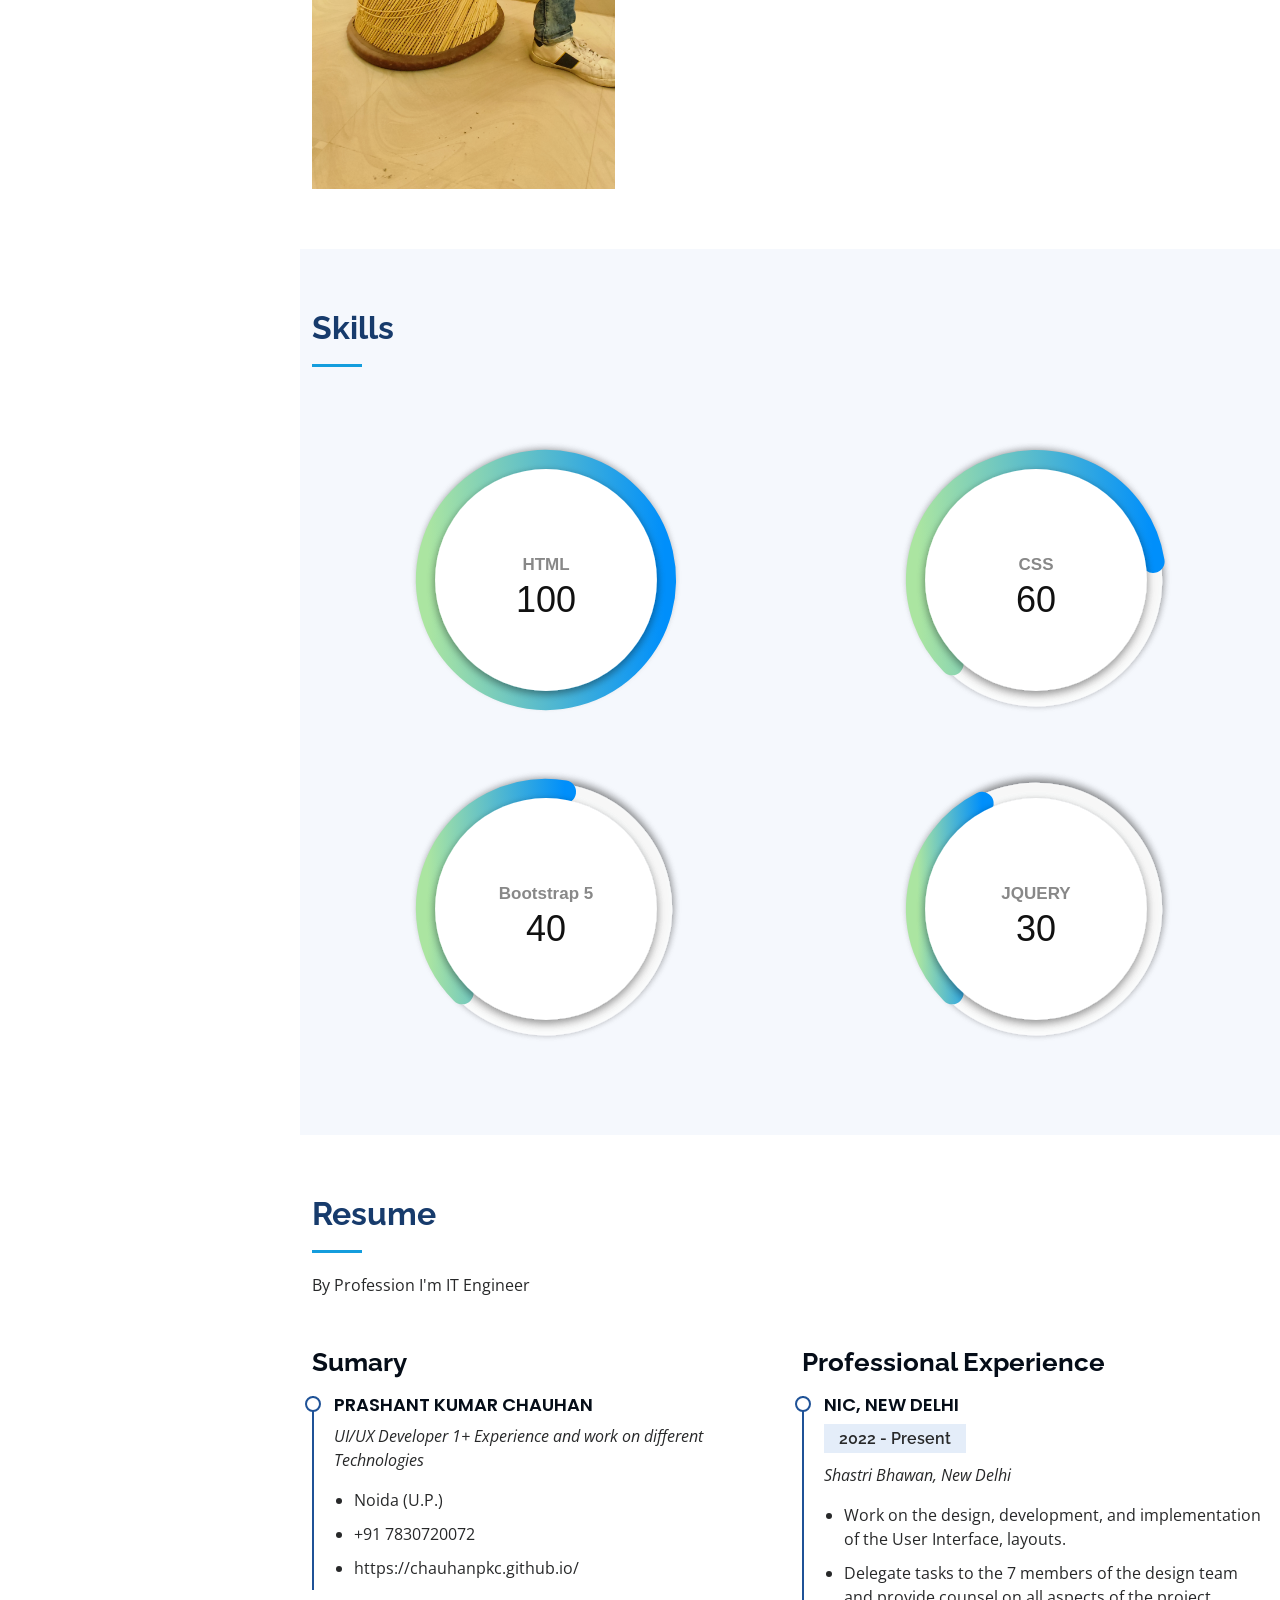
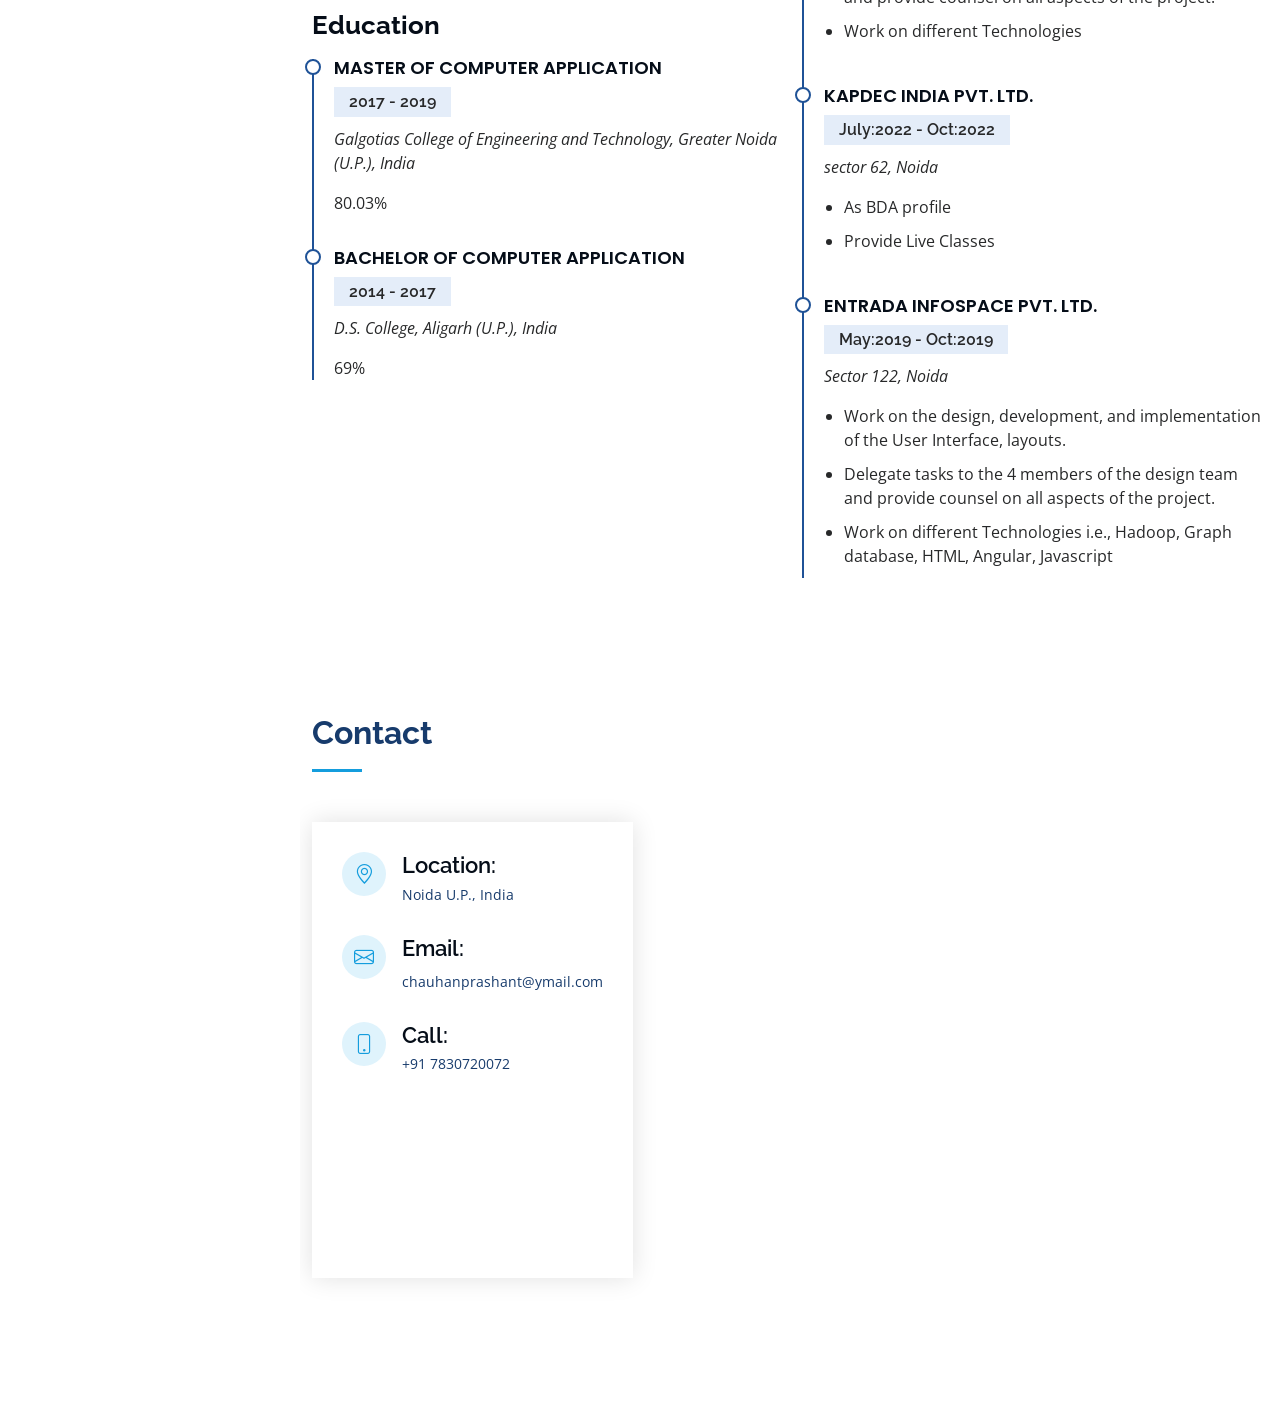
==== commit 056dc7f8: "......" ====
--- a/index.html
+++ b/index.html
@@ -48,9 +48,8 @@
       <nav id="navbar" class="nav-menu navbar">
         <ul>
           <li><a href="#hero" class="nav-link scrollto active"><i class="bx bx-home"></i> <span>Home</span></a></li>
-          <li><a href="#about" class="nav-link scrollto"><i class="bx bx-user"></i> <span>About</span></a></li>
+          <li><a href="#about" class="nav-link scrollto"><i class="bx bx-user"></i> <span>Objective</span></a></li>
           <li><a href="#resume" class="nav-link scrollto"><i class="bx bx-file-blank"></i> <span>Resume</span></a></li>
-          <li><a href="#services" class="nav-link scrollto"><i class="bx bx-server"></i> <span>Services</span></a></li>
           <li><a href="#contact" class="nav-link scrollto"><i class="bx bx-envelope"></i> <span>Contact</span></a></li>
         </ul>
       </nav><!-- .nav-menu -->
@@ -72,8 +71,8 @@
       <div class="container">
 
         <div class="section-title">
-          <h2>About</h2>
-          <p>Magnam dolores commodi suscipit. Necessitatibus eius consequatur ex aliquid fuga eum quidem. Sit sint consectetur velit. Quisquam quos quisquam cupiditate. Et nemo qui impedit suscipit alias ea. Quia fugiat sit in iste officiis commodi quidem hic quas.</p>
+          <h2>Objective</h2>
+          <p>To work for an organization which provides me the opportunity to improve my skills and knowledge to growth along with the organization objective.</p>
         </div>
 
         <div class="row">
@@ -90,7 +89,7 @@
               <div class="col-lg-6">
                 <ul>
                   <li><i class="bi bi-chevron-right"></i> <strong>Birthday:</strong> <span>10 July 1996</span></li>
-                  <li><i class="bi bi-chevron-right"></i> <strong>Website:</strong> <span></span></li>
+                  <li><i class="bi bi-chevron-right"></i> <strong>Website:</strong> <span>https://chauhanpkc.github.io/</span></li>
                   <li><i class="bi bi-chevron-right"></i> <strong>Phone:</strong> <span>+91 78307200072</span></li>
                   <li><i class="bi bi-chevron-right"></i> <strong>City:</strong> <span>Noida, U.P. (India)</span></li>
                 </ul>
@@ -103,8 +102,6 @@
               </div>
             </div>
             <p>
-              Officiis eligendi itaque labore et dolorum mollitia officiis optio vero. Quisquam sunt adipisci omnis et ut. Nulla accusantium dolor incidunt officia tempore. Et eius omnis.
-              Cupiditate ut dicta maxime officiis quidem quia. Sed et consectetur qui quia repellendus itaque neque. Aliquid amet quidem ut quaerat cupiditate. Ab et eum qui repellendus omnis culpa magni laudantium dolores.
             </p>
           </div>
         </div>
@@ -145,58 +142,65 @@
 
         <div class="section-title">
           <h2>Resume</h2>
-          <p>Magnam dolores commodi suscipit. Necessitatibus eius consequatur ex aliquid fuga eum quidem. Sit sint consectetur velit. Quisquam quos quisquam cupiditate. Et nemo qui impedit suscipit alias ea. Quia fugiat sit in iste officiis commodi quidem hic quas.</p>
+          <p>By Profession I'm IT Engineer</p>
         </div>
 
         <div class="row">
           <div class="col-lg-6" data-aos="fade-up">
             <h3 class="resume-title">Sumary</h3>
             <div class="resume-item pb-0">
-              <h4>Alex Smith</h4>
-              <p><em>Innovative and deadline-driven Graphic Designer with 3+ years of experience designing and developing user-centered digital/print marketing material from initial concept to final, polished deliverable.</em></p>
-              <ul>
-                <li>Portland par 127,Orlando, FL</li>
-                <li>(123) 456-7891</li>
-                <li>alice.barkley@example.com</li>
+              <h4>Prashant Kumar Chauhan</h4>
+              <p><em>UI/UX Developer 1+ Experience and work on different Technologies</em></p>
+              <ul>
+                <li>Noida (U.P.)</li>
+                <li>+91 7830720072</li>
+                <li>https://chauhanpkc.github.io/</li>
               </ul>
             </div>
 
             <h3 class="resume-title">Education</h3>
             <div class="resume-item">
-              <h4>Master of Fine Arts &amp; Graphic Design</h4>
-              <h5>2015 - 2016</h5>
-              <p><em>Rochester Institute of Technology, Rochester, NY</em></p>
-              <p>Qui deserunt veniam. Et sed aliquam labore tempore sed quisquam iusto autem sit. Ea vero voluptatum qui ut dignissimos deleniti nerada porti sand markend</p>
-            </div>
-            <div class="resume-item">
-              <h4>Bachelor of Fine Arts &amp; Graphic Design</h4>
-              <h5>2010 - 2014</h5>
-              <p><em>Rochester Institute of Technology, Rochester, NY</em></p>
-              <p>Quia nobis sequi est occaecati aut. Repudiandae et iusto quae reiciendis et quis Eius vel ratione eius unde vitae rerum voluptates asperiores voluptatem Earum molestiae consequatur neque etlon sader mart dila</p>
+              <h4>Master of Computer Application</h4>
+              <h5>2017 - 2019</h5>
+              <p><em>Galgotias College of Engineering and Technology, Greater Noida (U.P.), India</em></p>
+              <p>80.03%</p>
+            </div>
+            <div class="resume-item">
+              <h4>Bachelor of Computer Application</h4>
+              <h5>2014 - 2017</h5>
+              <p><em>D.S. College, Aligarh (U.P.), India</em></p>
+              <p>69%</p>
             </div>
           </div>
           <div class="col-lg-6" data-aos="fade-up" data-aos-delay="100">
             <h3 class="resume-title">Professional Experience</h3>
             <div class="resume-item">
-              <h4>Senior graphic design specialist</h4>
-              <h5>2019 - Present</h5>
-              <p><em>Experion, New York, NY </em></p>
-              <ul>
-                <li>Lead in the design, development, and implementation of the graphic, layout, and production communication materials</li>
+              <h4>NIC, New Delhi</h4>
+              <h5>2022 - Present</h5>
+              <p><em>Shastri Bhawan, New Delhi</em></p>
+              <ul>
+                <li>Work on the design, development, and implementation of the User Interface, layouts.</li>
                 <li>Delegate tasks to the 7 members of the design team and provide counsel on all aspects of the project. </li>
-                <li>Supervise the assessment of all graphic materials in order to ensure quality and accuracy of the design</li>
-                <li>Oversee the efficient use of production project budgets ranging from $2,000 - $25,000</li>
-              </ul>
-            </div>
-            <div class="resume-item">
-              <h4>Graphic design specialist</h4>
-              <h5>2017 - 2018</h5>
-              <p><em>Stepping Stone Advertising, New York, NY</em></p>
-              <ul>
-                <li>Developed numerous marketing programs (logos, brochures,infographics, presentations, and advertisements).</li>
-                <li>Managed up to 5 projects or tasks at a given time while under pressure</li>
-                <li>Recommended and consulted with clients on the most appropriate graphic design</li>
-                <li>Created 4+ design presentations and proposals a month for clients and account managers</li>
+                <li>Work on different Technologies</li>
+              </ul>
+            </div>
+            <div class="resume-item">
+              <h4>Kapdec India Pvt. Ltd.</h4>
+              <h5>July:2022 - Oct:2022</h5>
+              <p><em>sector 62, Noida </em></p>
+              <ul>
+                <li>As BDA profile</li>
+                <li>Provide Live Classes</li>
+              </ul>
+            </div>
+            <div class="resume-item">
+              <h4>Entrada Infospace Pvt. Ltd.</h4>
+              <h5>May:2019 - Oct:2019</h5>
+              <p><em>Sector 122, Noida</em></p>
+              <ul>
+                <li>Work on the design, development, and implementation of the User Interface, layouts.</li>
+                <li>Delegate tasks to the 4 members of the design team and provide counsel on all aspects of the project. </li>
+                <li>Work on different Technologies i.e., Hadoop, Graph database, HTML, Angular, Javascript</li>
               </ul>
             </div>
           </div>
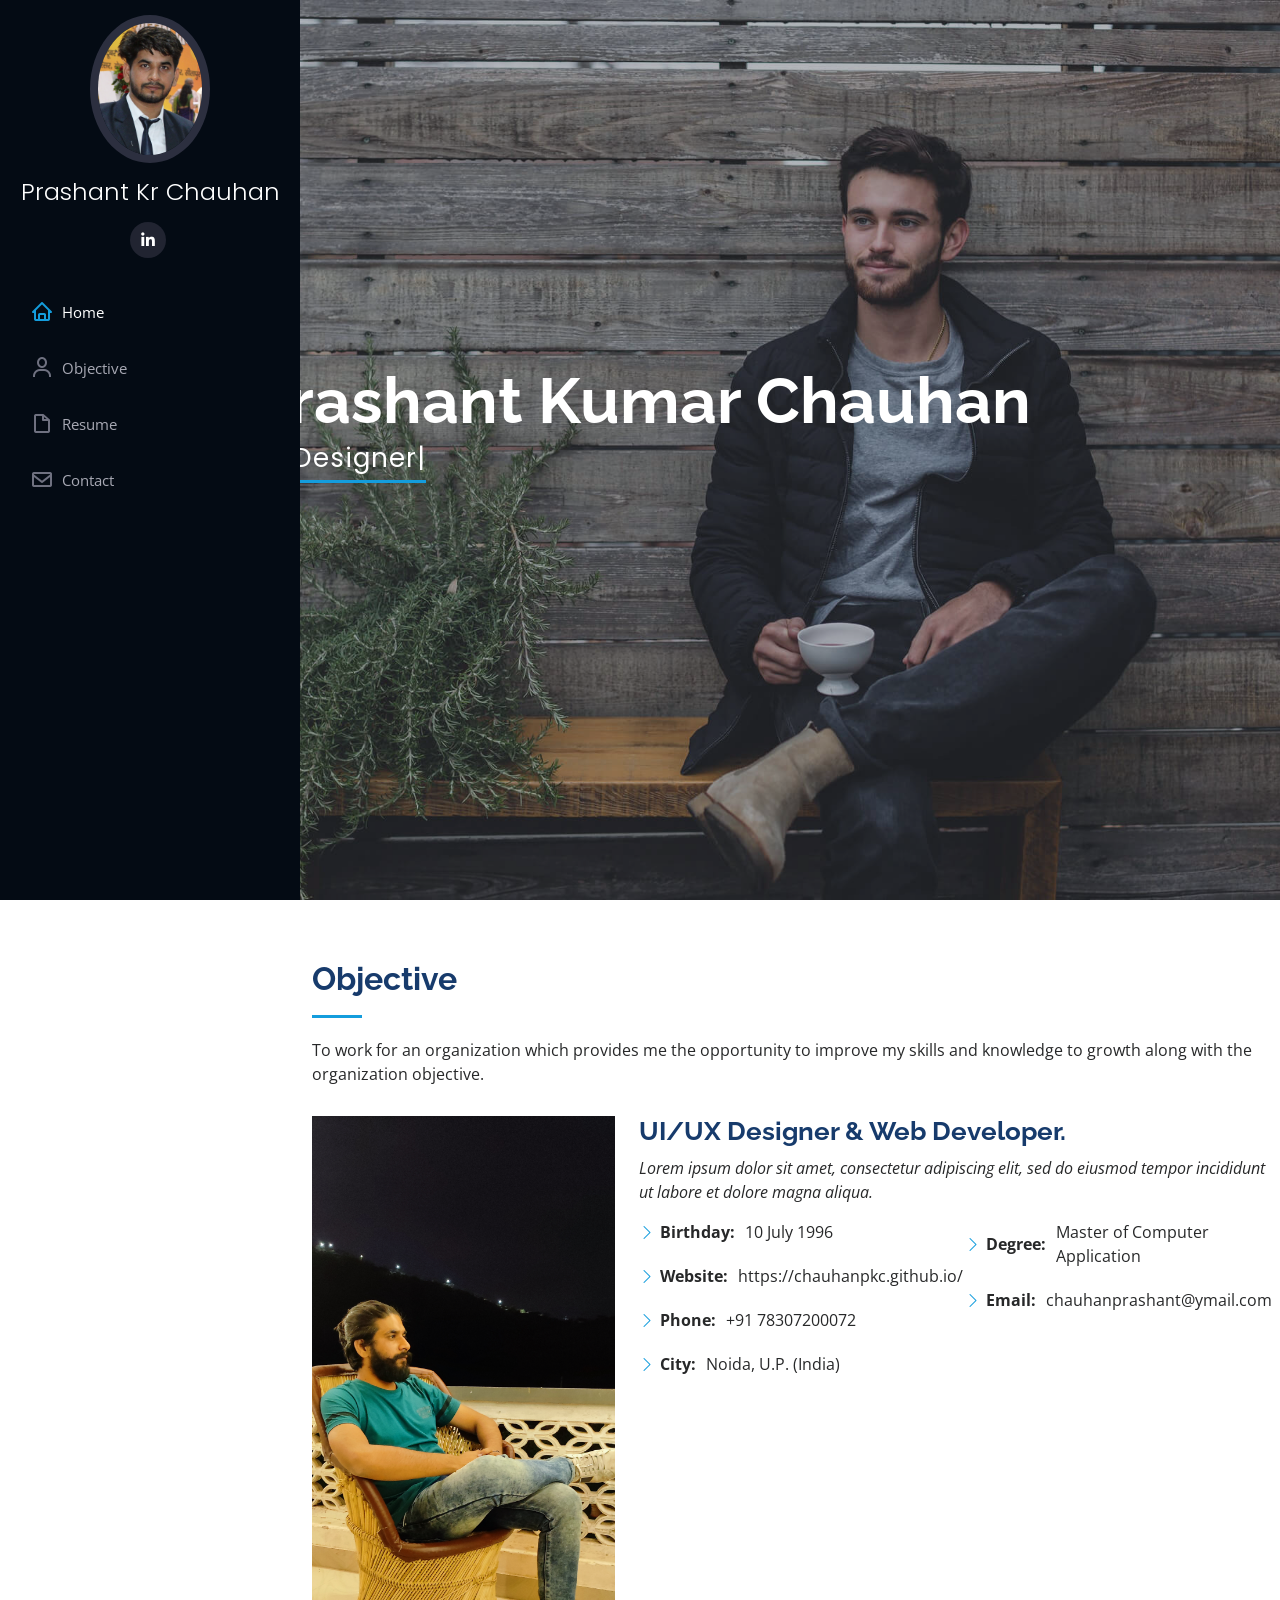
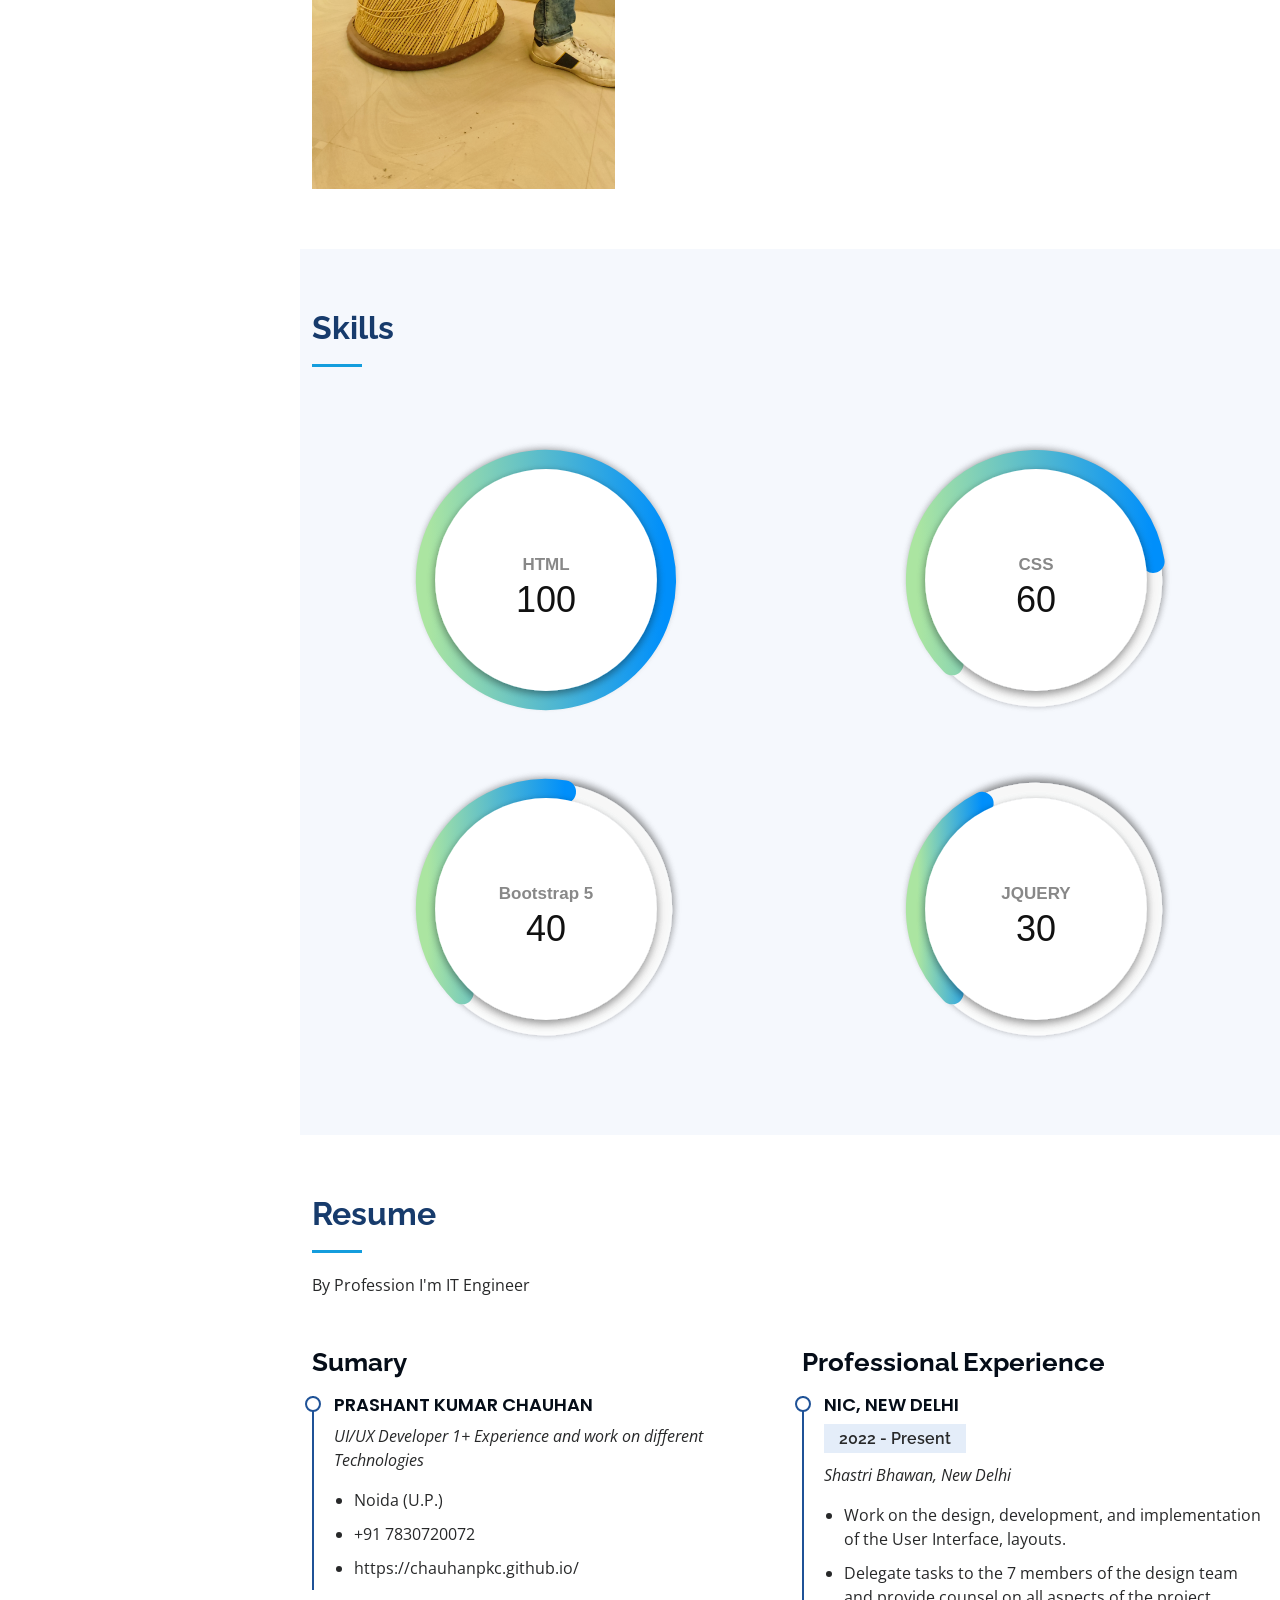
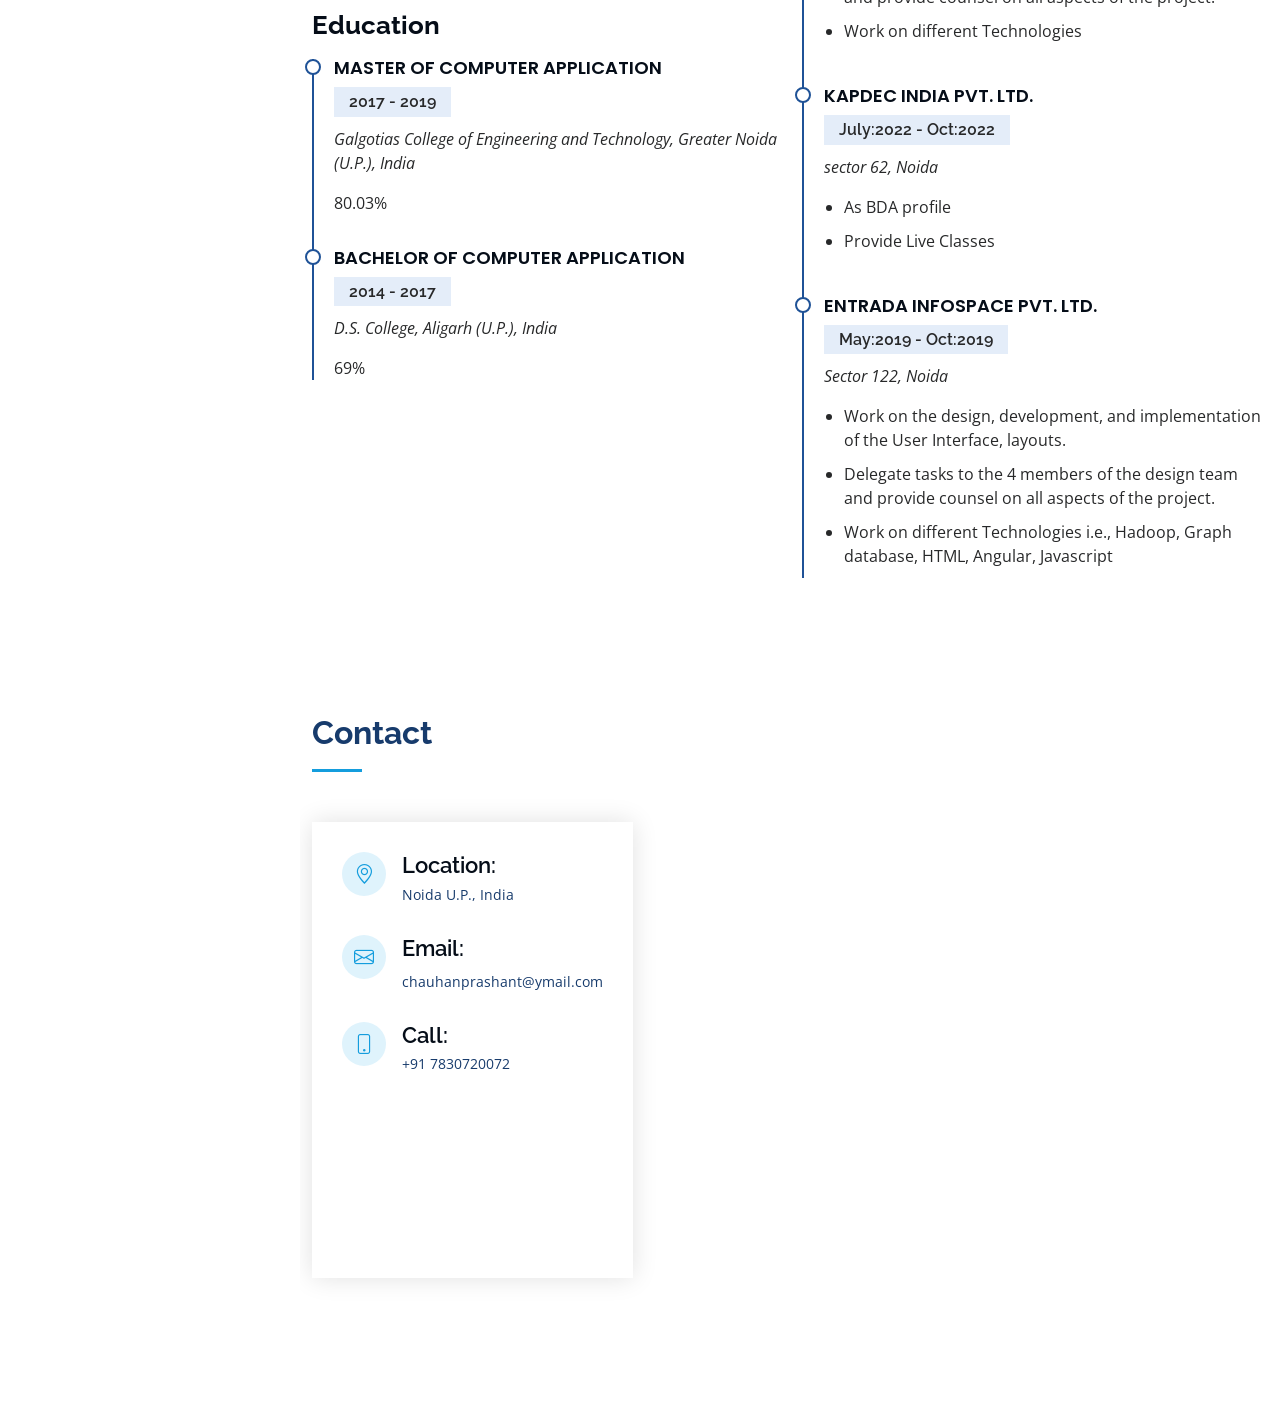
==== commit 35328211: "..." ====
--- a/index.html
+++ b/index.html
@@ -41,7 +41,7 @@
         <img src="assets/img/profile.jpg" alt="" class="img-fluid rounded-circle">
         <h1 class="text-light"><a href="index.html">Prashant Kr Chauhan</a></h1>
         <div class="social-links mt-3 text-center">
-          <a href="#" class="linkedin"><i class="bx bxl-linkedin"></i></a>
+          <a href="https://www.linkedin.com/in/chauhanprashant57284/" class="linkedin"><i class="bx bxl-linkedin"></i></a>
         </div>
       </div>
 
@@ -97,7 +97,7 @@
               <div class="col-lg-6">
                 <ul>
                   <li><i class="bi bi-chevron-right"></i> <strong>Degree:</strong> <span>Master of Computer Application</span></li>
-                  <li><i class="bi bi-chevron-right"></i> <strong>PhEmailone:</strong> <span>chauhanprashant@ymail.com</span></li>
+                  <li><i class="bi bi-chevron-right"></i> <strong>Email:</strong> <span>chauhanprashant@ymail.com</span></li>
                 </ul>
               </div>
             </div>
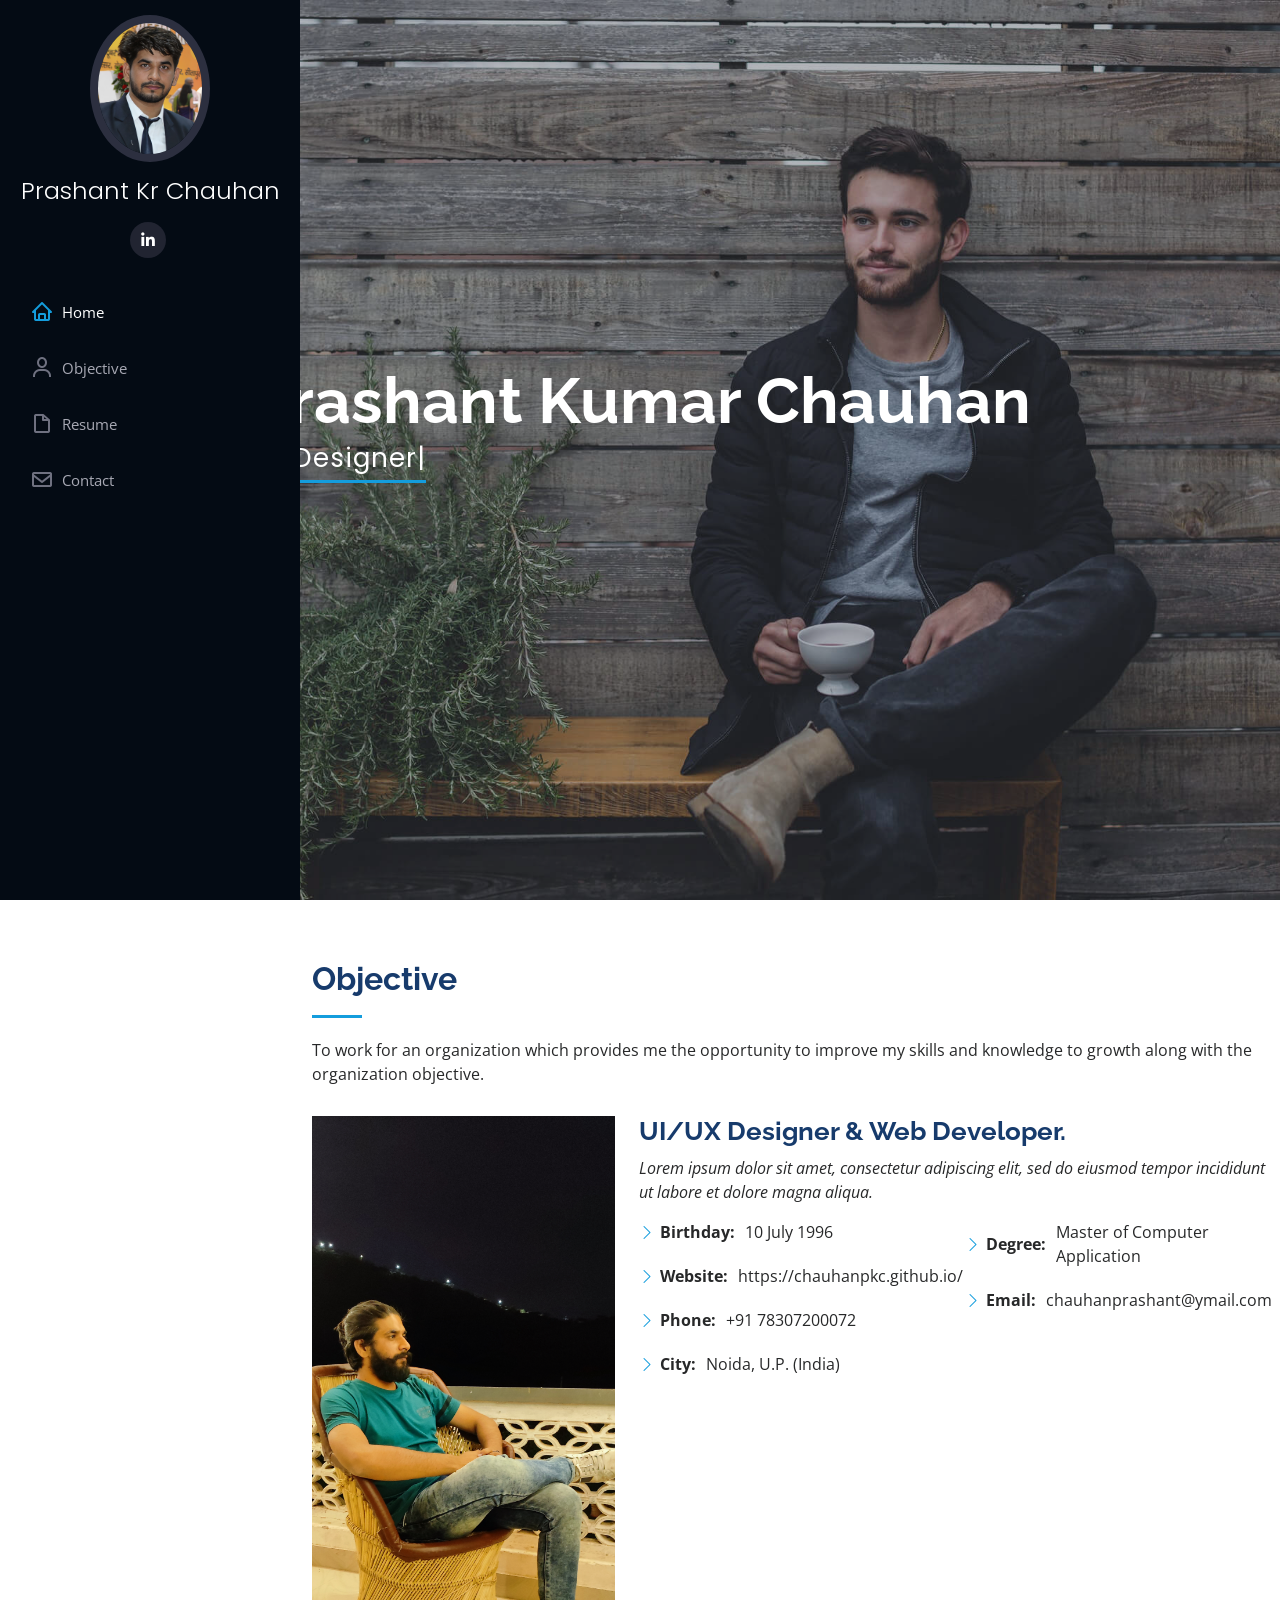
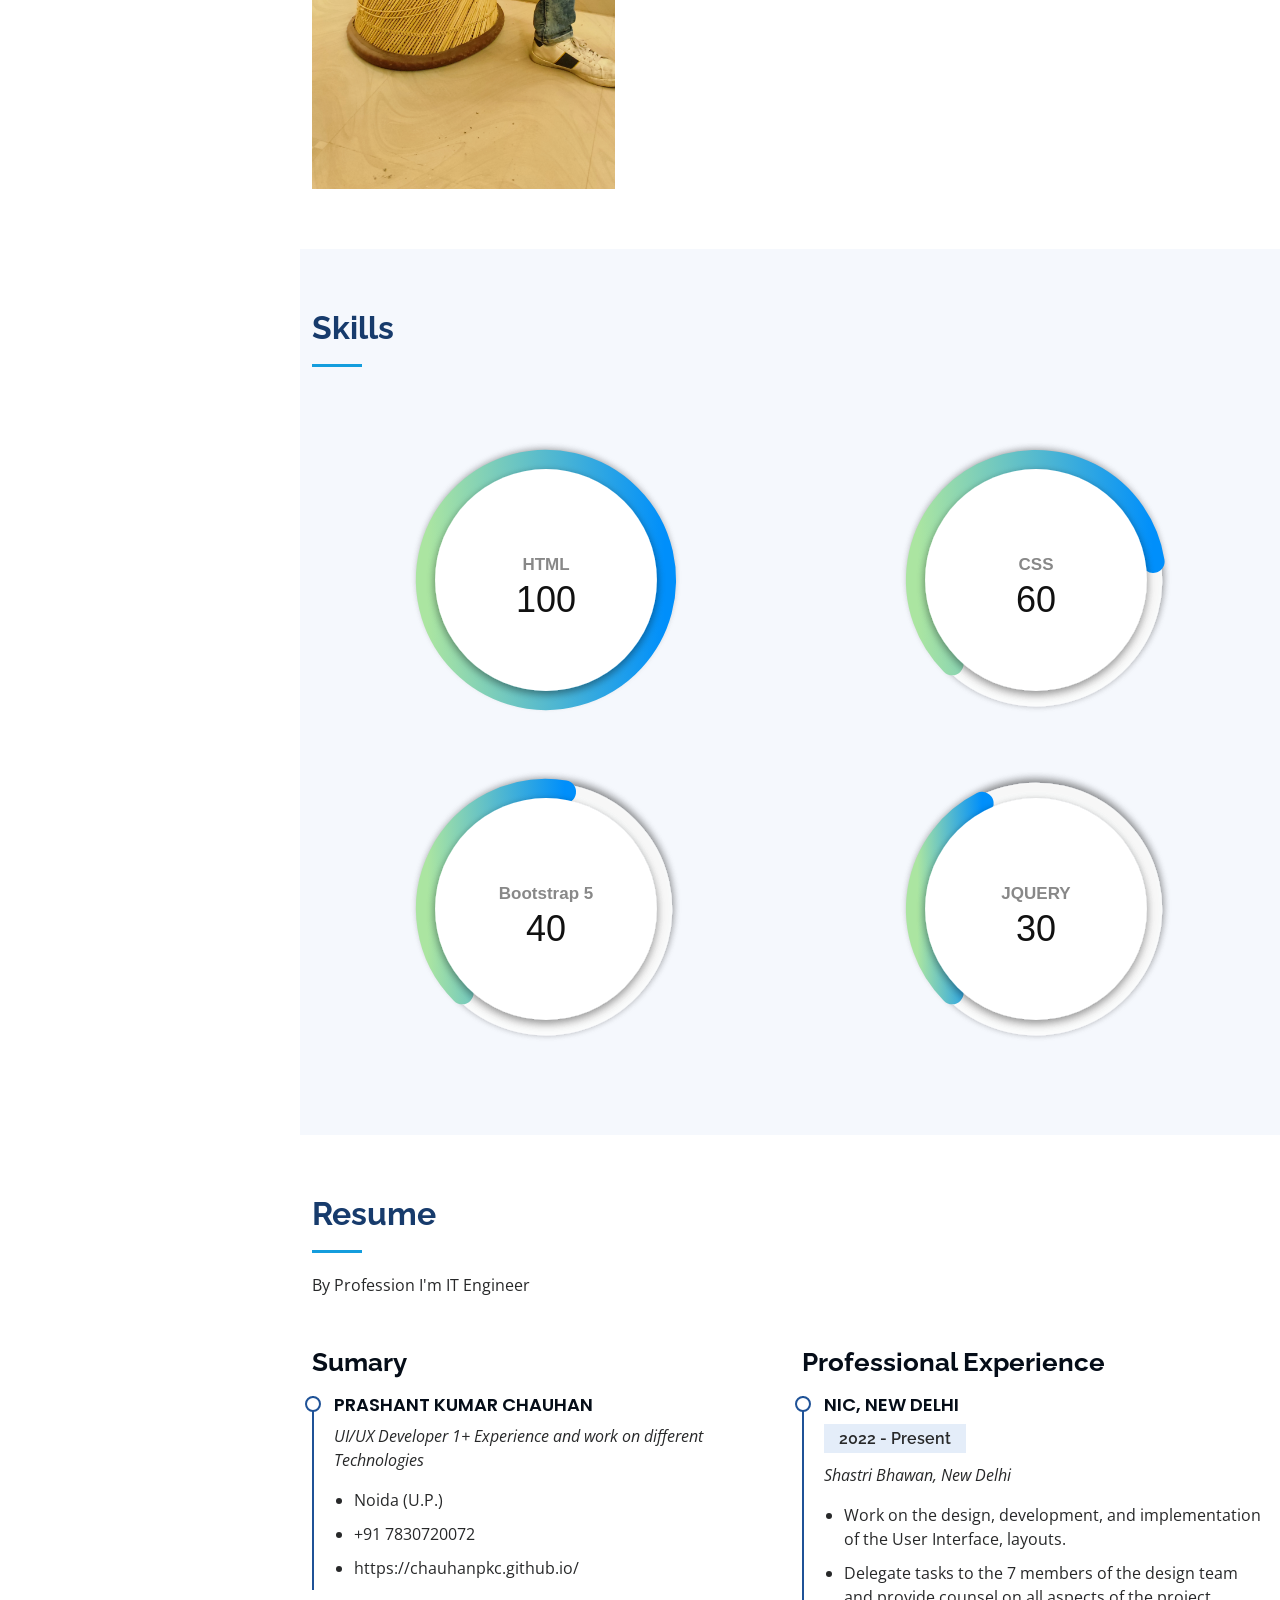
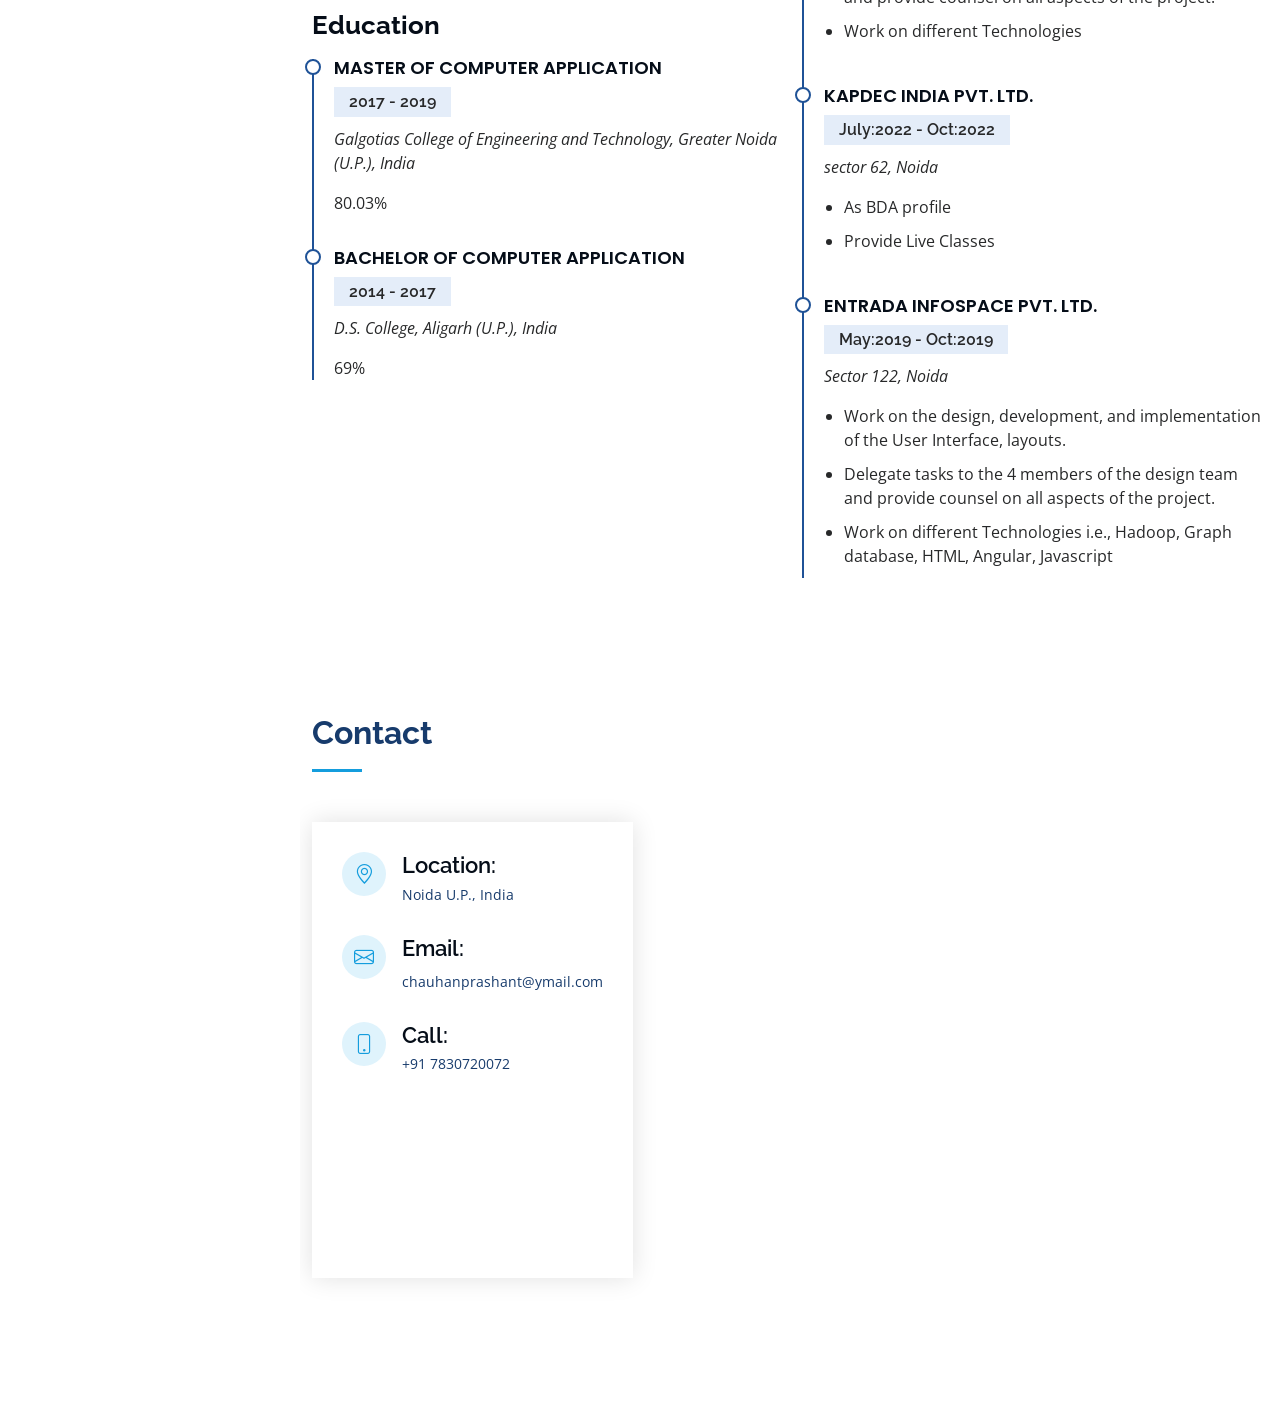
==== commit c51cef69: "favicon" ====
--- a/index.html
+++ b/index.html
@@ -10,8 +10,8 @@
   <meta content="" name="keywords">
 
   <!-- Favicons -->
-  <!-- <link href="assets/img/favicon.png" rel="icon">
-  <link href="assets/img/apple-touch-icon.png" rel="apple-touch-icon"> -->
+  <link href="assets/img/favicon.png" rel="icon">
+  <link href="assets/img/favicon.png" rel="apple-touch-icon">
 
   <!-- Google Fonts -->
   <link href="https://fonts.googleapis.com/css?family=Open+Sans:300,300i,400,400i,600,600i,700,700i|Raleway:300,300i,400,400i,500,500i,600,600i,700,700i|Poppins:300,300i,400,400i,500,500i,600,600i,700,700i" rel="stylesheet">
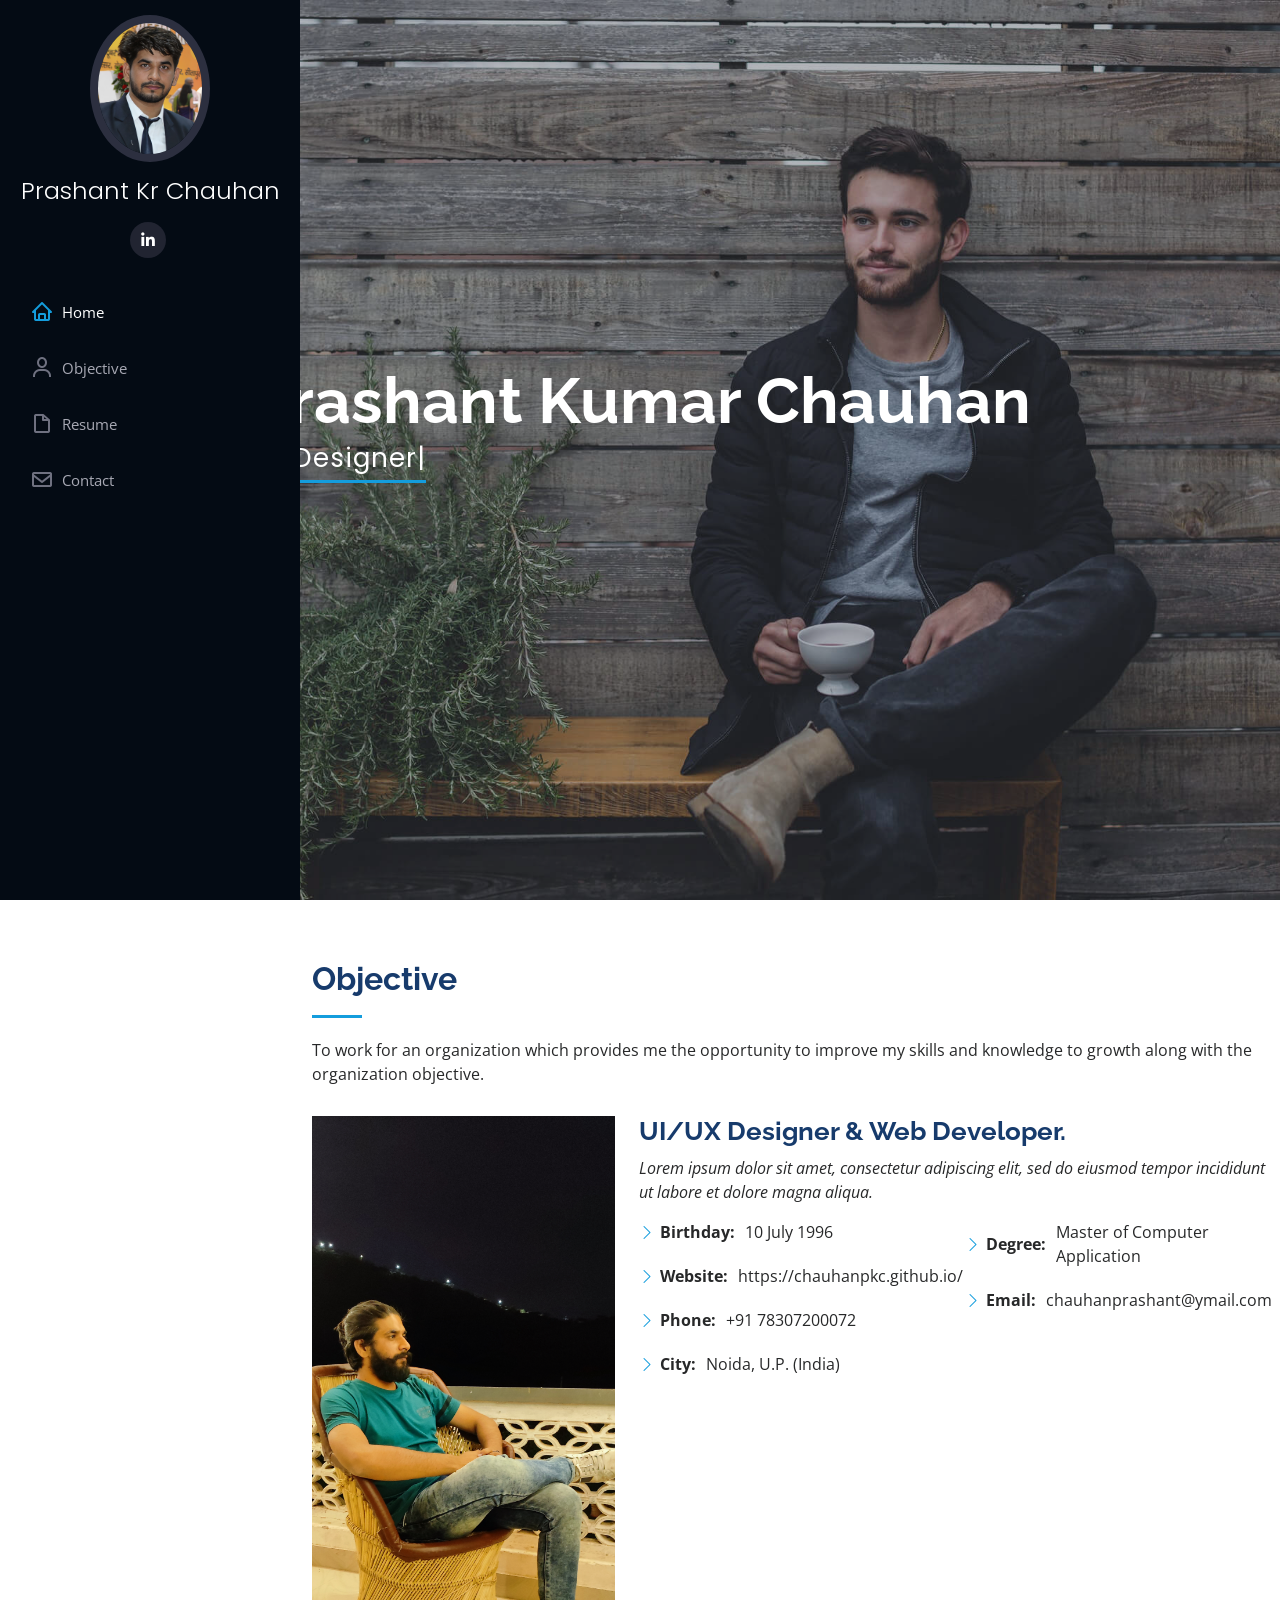
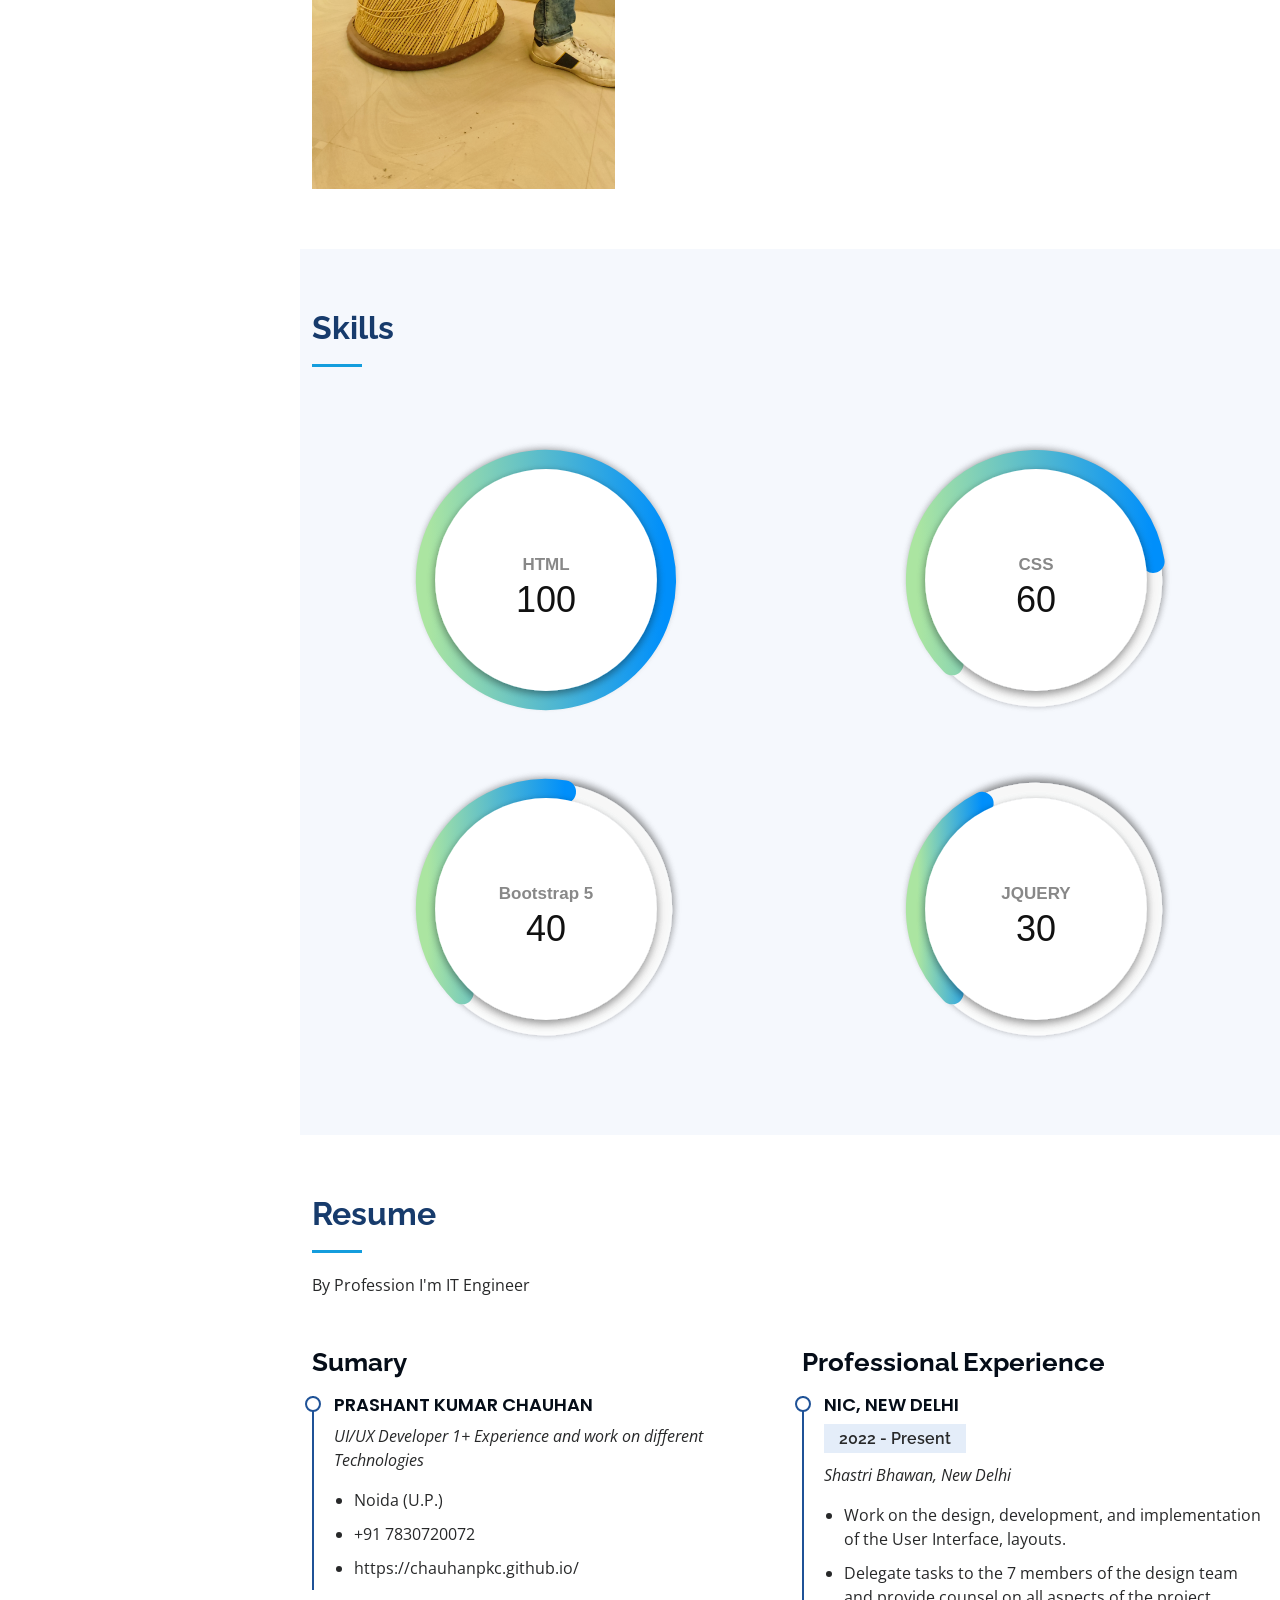
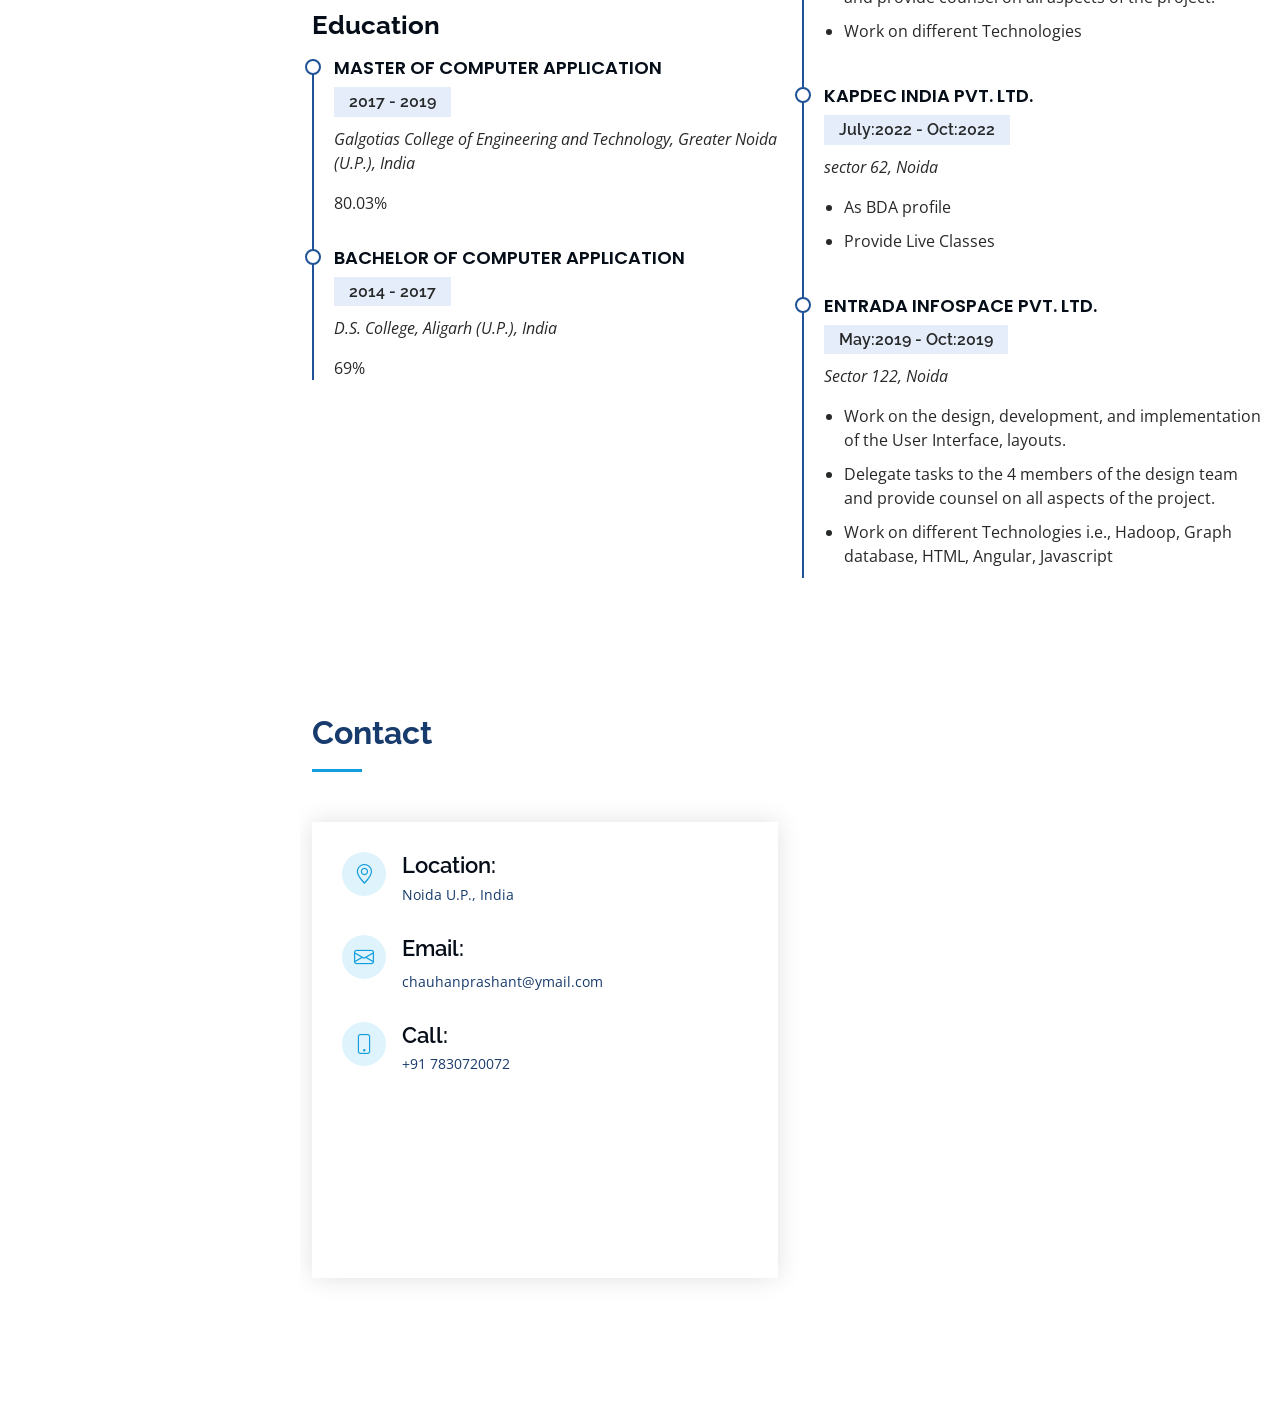
==== commit 58faf531: ".." ====
--- a/index.html
+++ b/index.html
@@ -220,30 +220,30 @@
 
         <div class="row" data-aos="fade-in">
 
-          <div class="col-md-6 d-flex align-items-stretch">
-            <div class="info">
-              <div class="address">
-                <i class="bi bi-geo-alt"></i>
-                <h4>Location:</h4>
-                <p>Noida U.P., India</p>
-              </div>
-
-              <div class="email">
-                <i class="bi bi-envelope"></i>
-                <h4>Email:</h4>
-                <p>chauhanprashant@ymail.com</p>
-              </div>
-
-              <div class="phone">
-                <i class="bi bi-phone"></i>
-                <h4>Call:</h4>
-                <p>+91 7830720072</p>
-              </div>
-              </div>
+            <div class="col-md-6 d-flex align-items-stretch">
+              <div class="info">
+                <div class="address">
+                  <i class="bi bi-geo-alt"></i>
+                  <h4>Location:</h4>
+                  <p>Noida U.P., India</p>
+                </div>
+
+                <div class="email">
+                  <i class="bi bi-envelope"></i>
+                  <h4>Email:</h4>
+                  <p>chauhanprashant@ymail.com</p>
+                </div>
+
+                <div class="phone">
+                  <i class="bi bi-phone"></i>
+                  <h4>Call:</h4>
+                  <p>+91 7830720072</p>
+                </div>
+              </div>
+            </div>
               <div class="col-md-6">
                 <iframe src="https://www.google.com/maps/embed?pb=!1m18!1m12!1m3!1d224368.39371459867!2d77.26107700294574!3d28.51698340435086!2m3!1f0!2f0!3f0!3m2!1i1024!2i768!4f13.1!3m3!1m2!1s0x390ce5a43173357b%3A0x37ffce30c87cc03f!2sNoida%2C%20Uttar%20Pradesh!5e0!3m2!1sen!2sin!4v1671999700301!5m2!1sen!2sin" width="600" height="450" style="border:0;" allowfullscreen="" loading="lazy" referrerpolicy="no-referrer-when-downgrade"></iframe>            </div>
               </div>
-        </div>
       </div>
     </section><!-- End Contact Section -->
 
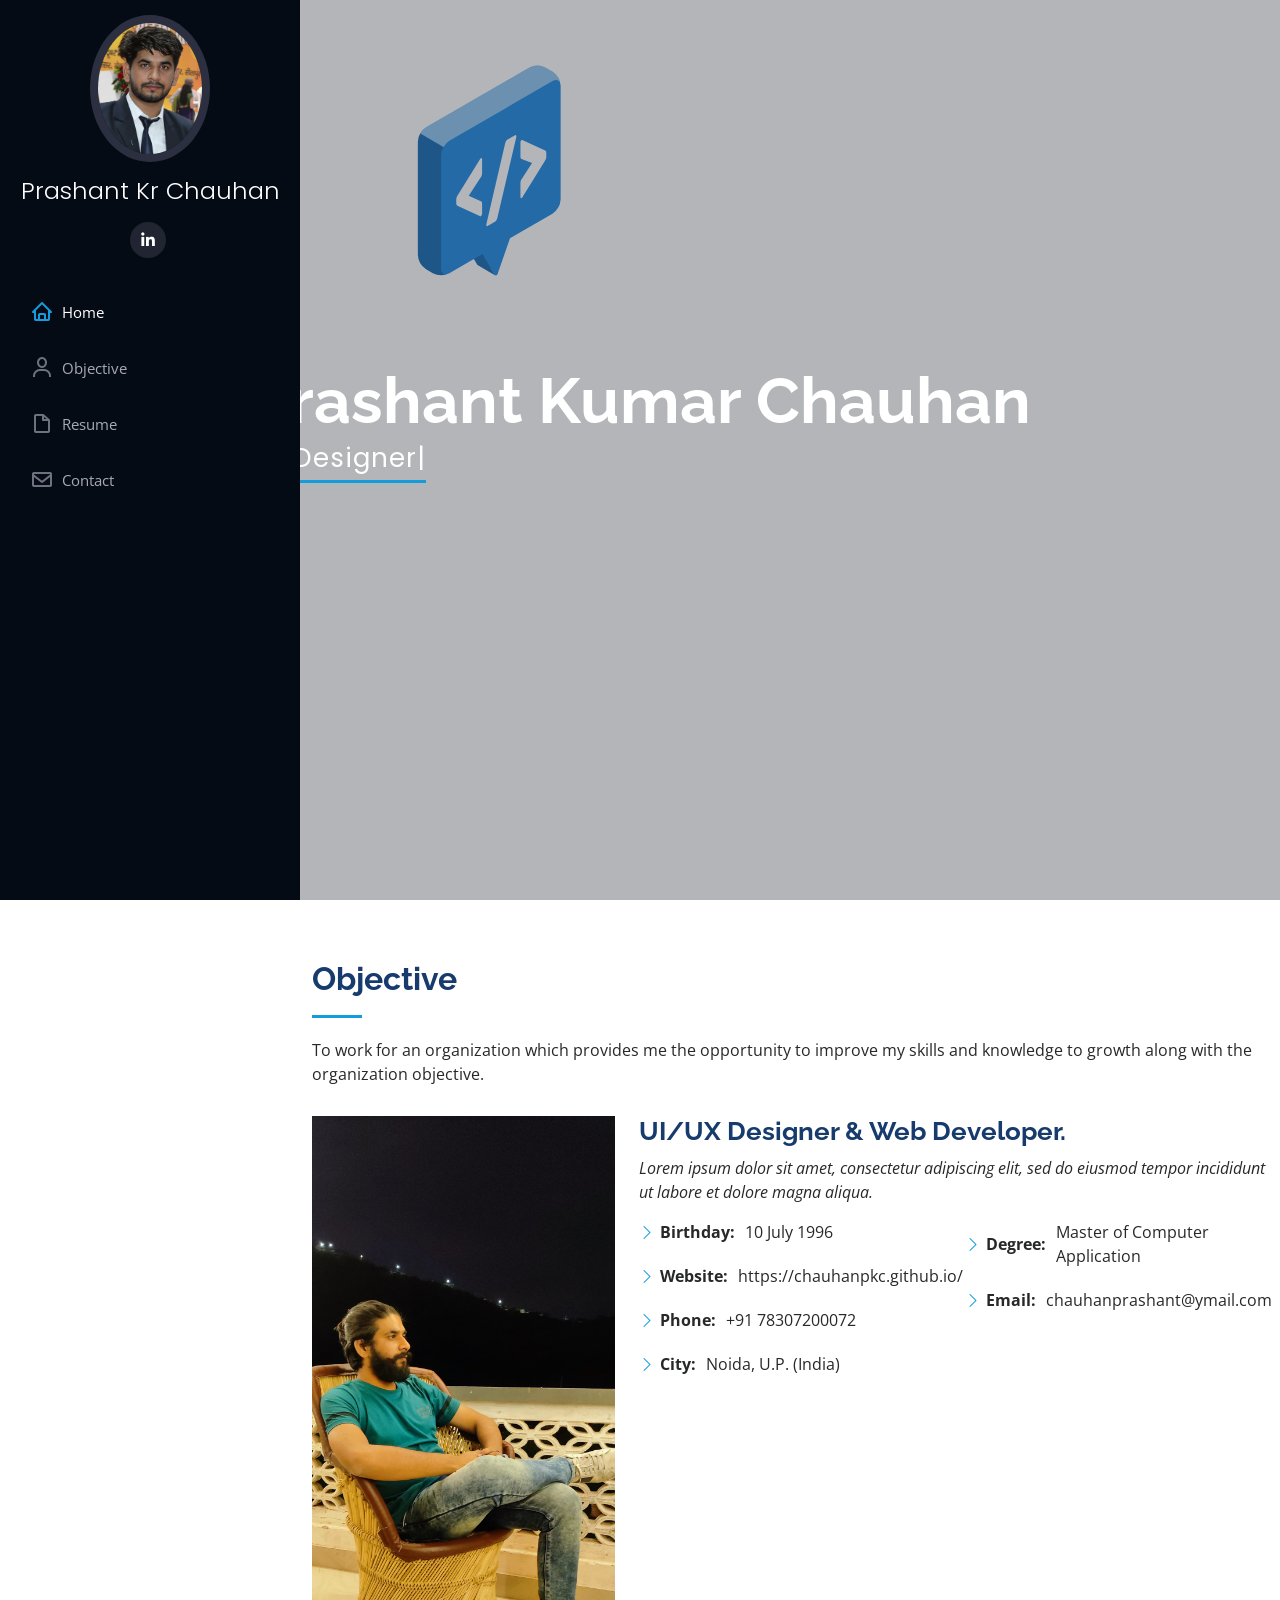
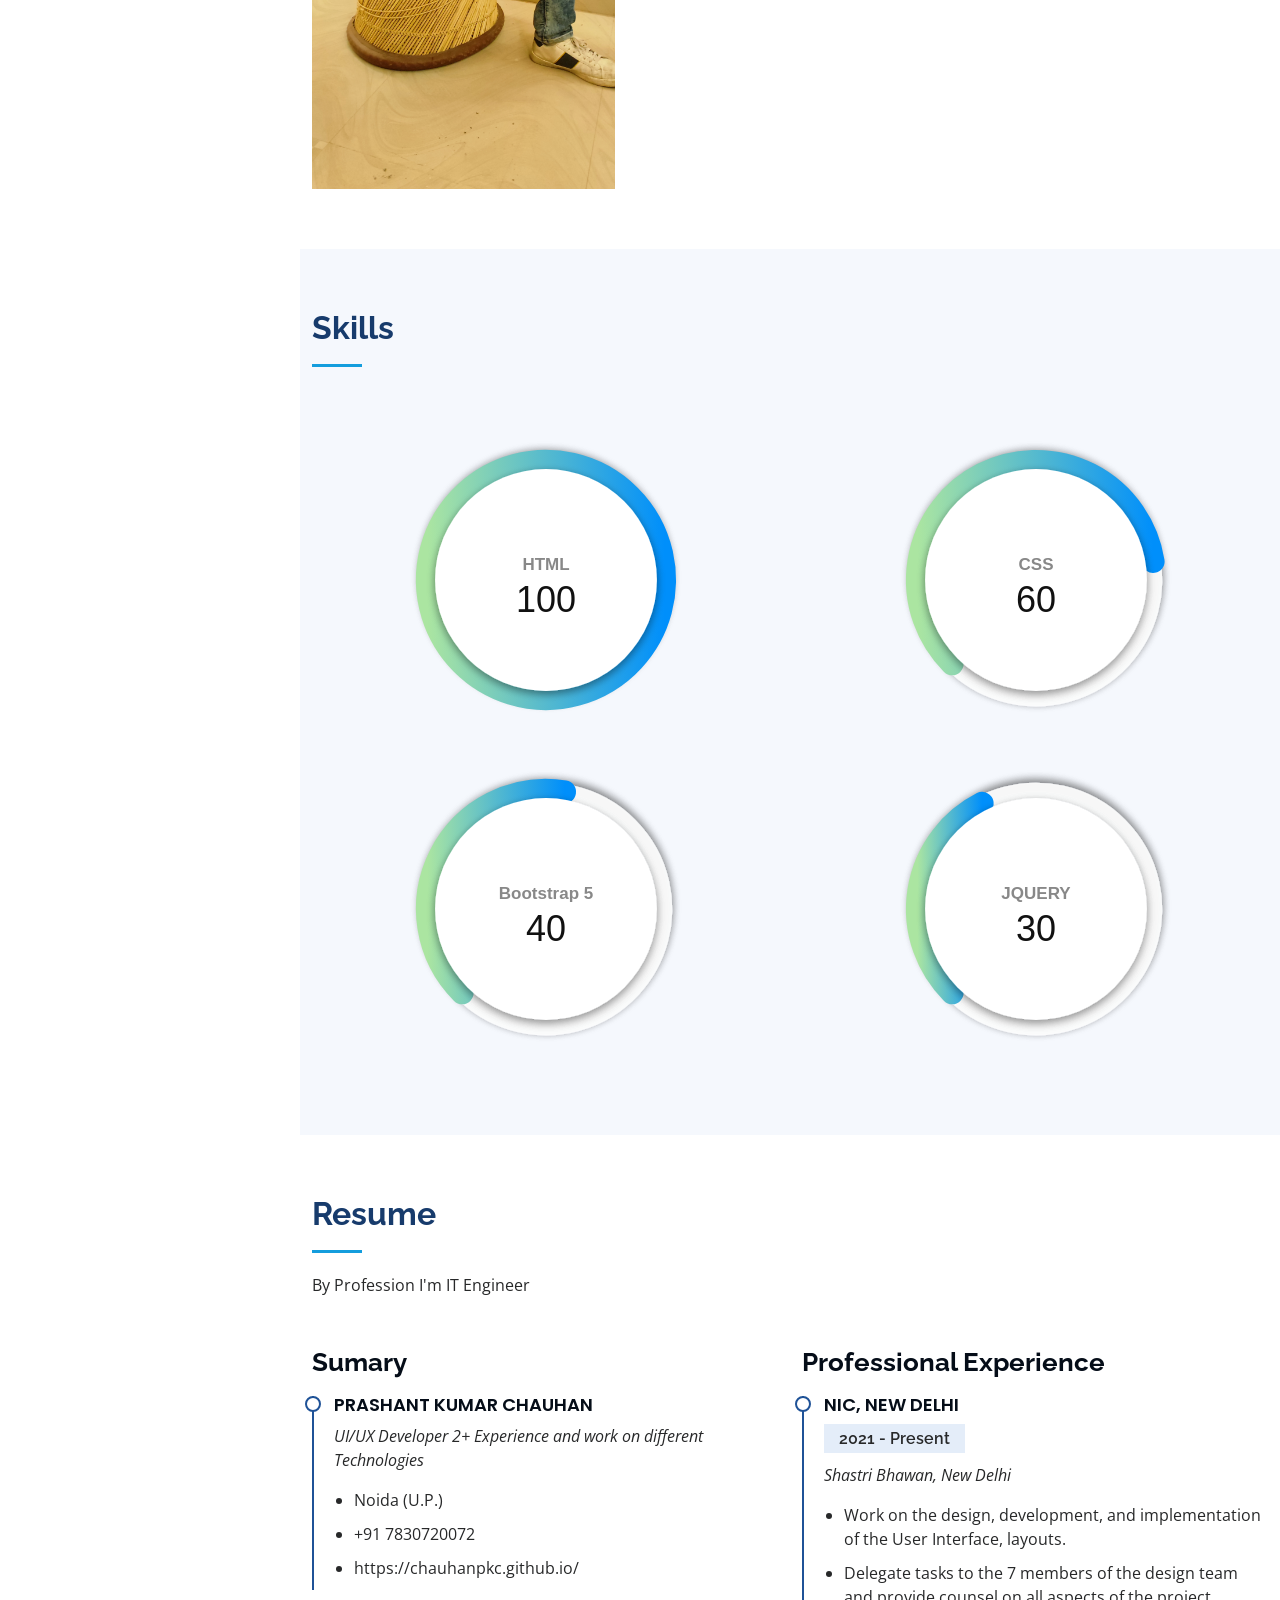
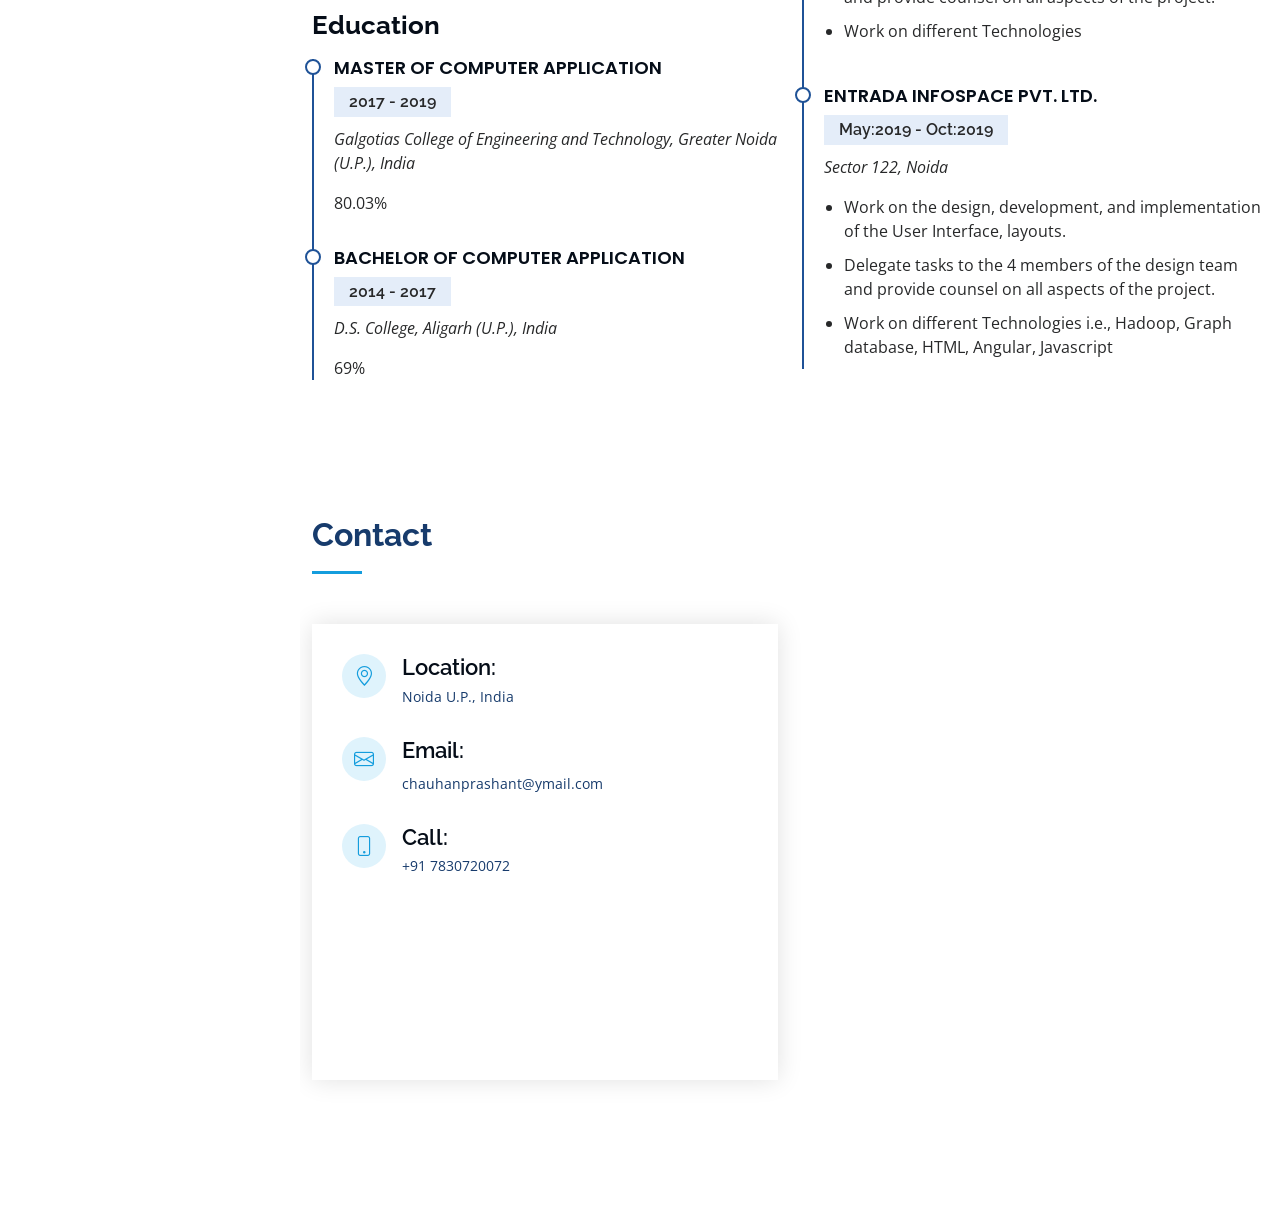
==== commit 12e16702: "chng" ====
--- a/index.html
+++ b/index.html
@@ -150,7 +150,7 @@
             <h3 class="resume-title">Sumary</h3>
             <div class="resume-item pb-0">
               <h4>Prashant Kumar Chauhan</h4>
-              <p><em>UI/UX Developer 1+ Experience and work on different Technologies</em></p>
+              <p><em>UI/UX Developer 2+ Experience and work on different Technologies</em></p>
               <ul>
                 <li>Noida (U.P.)</li>
                 <li>+91 7830720072</li>
@@ -176,21 +176,12 @@
             <h3 class="resume-title">Professional Experience</h3>
             <div class="resume-item">
               <h4>NIC, New Delhi</h4>
-              <h5>2022 - Present</h5>
+              <h5>2021 - Present</h5>
               <p><em>Shastri Bhawan, New Delhi</em></p>
               <ul>
                 <li>Work on the design, development, and implementation of the User Interface, layouts.</li>
                 <li>Delegate tasks to the 7 members of the design team and provide counsel on all aspects of the project. </li>
                 <li>Work on different Technologies</li>
-              </ul>
-            </div>
-            <div class="resume-item">
-              <h4>Kapdec India Pvt. Ltd.</h4>
-              <h5>July:2022 - Oct:2022</h5>
-              <p><em>sector 62, Noida </em></p>
-              <ul>
-                <li>As BDA profile</li>
-                <li>Provide Live Classes</li>
               </ul>
             </div>
             <div class="resume-item">
--- a/assets/css/style.css
+++ b/assets/css/style.css
@@ -221,7 +221,7 @@
 #hero {
   width: 100%;
   height: 100vh;
-  background: url("../img/hero-bg.jpg") top center;
+  background: url("../svg/fingure-print.svg");
   background-size: cover;
 }
 
